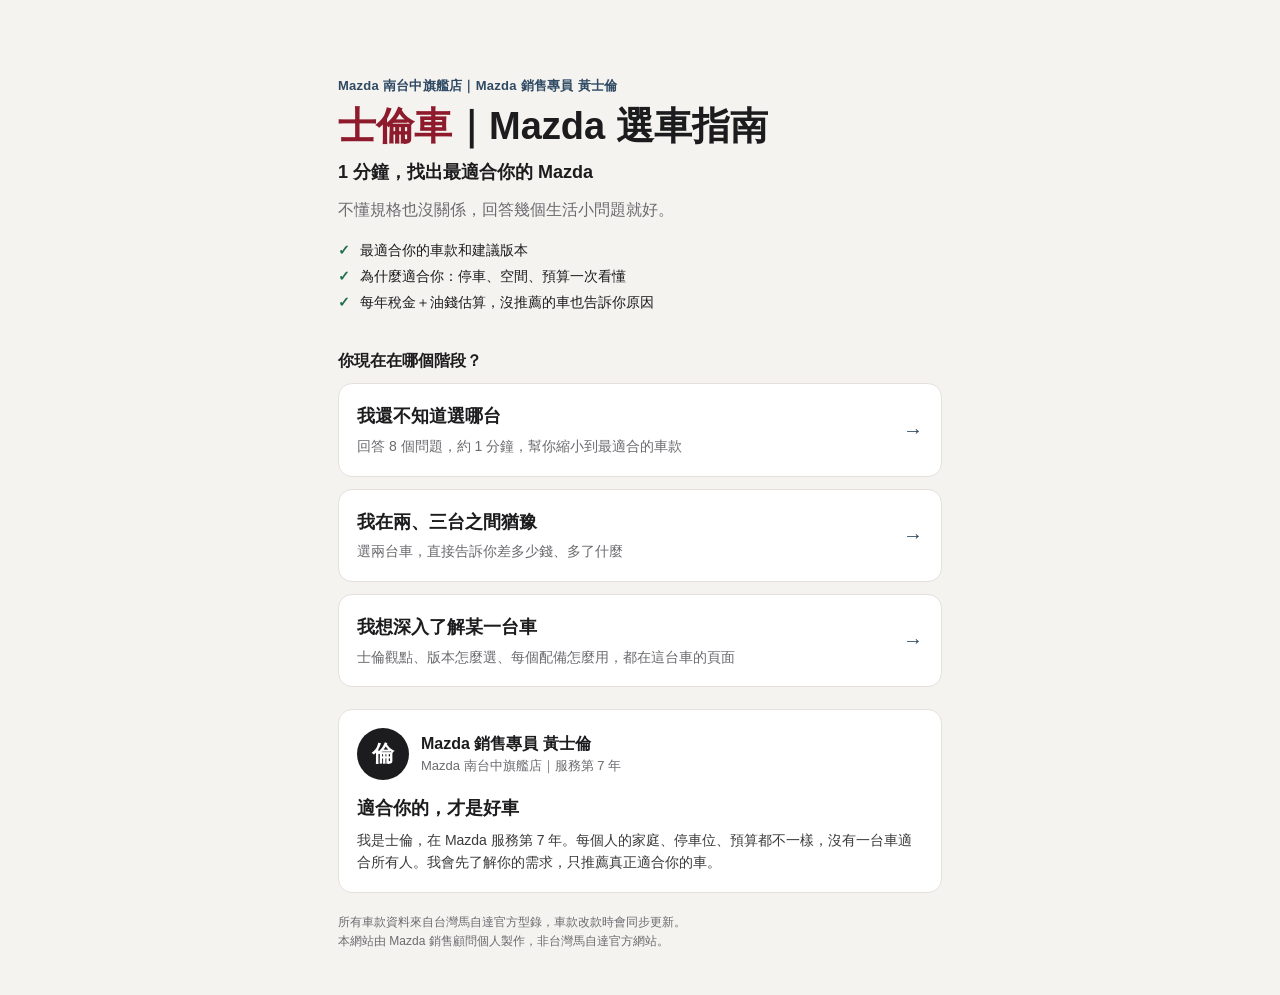
==== index.html @ 529d4803 "幫我選進化 C：結果頁 LINE 按鈕上方加兩個可跳過的小問題（換車時間、舊車），答案帶進 LINE 訊息 Co-Authored-By: Claude Opus 5.5 <noreply@anthr" ====
<!doctype html>
<html lang="zh-Hant-TW">
<head>
  <meta charset="utf-8">
  <meta name="viewport" content="width=device-width, initial-scale=1, viewport-fit=cover">
  <title>士倫車｜Mazda 選車指南｜1 分鐘，找出最適合你的 Mazda</title>
  <meta name="description" content="回答幾個生活小問題，幫你從 Mazda 全車系中找出最適合的車款和版本。">
  <meta property="og:title" content="士倫車｜Mazda 選車指南｜1 分鐘，找出最適合你的 Mazda">
  <meta property="og:description" content="不懂規格也沒關係。回答幾個生活小問題，幫你從 Mazda 全車系找出最適合的車款和版本。">
  <meta property="og:type" content="website">
  <meta name="theme-color" content="#2f4a63">
  <link rel="icon" type="image/svg+xml" href="img/brand/logo.svg">
  <link rel="icon" type="image/png" sizes="32x32" href="img/brand/favicon-32.png">
  <link rel="apple-touch-icon" href="img/brand/apple-touch-icon.png">
  <link rel="stylesheet" href="style.css?v=138f9c19">
</head>
<body>
  <div class="app" id="app">
    <a class="brandbar" id="brandbar" href="./" hidden>士倫車｜Mazda 選車指南<span>回首頁</span></a>
    <!-- 首頁 -->
    <section class="screen" id="home">
      <header class="hero">
        <p class="eyebrow" id="advisor-line"></p>
        <h1><span class="h1-brand">士倫車</span><span class="h1-sep">｜</span>Mazda 選車指南</h1>
        <p class="tagline">1 分鐘，找出最適合你的 Mazda</p>
        <p class="lead">不懂規格也沒關係，回答幾個生活小問題就好。</p>
        <ul class="gets">
          <li>最適合你的車款和建議版本</li>
          <li>為什麼適合你：停車、空間、預算一次看懂</li>
          <li>每年稅金＋油錢估算，沒推薦的車也告訴你原因</li>
        </ul>
      </header>
      <p class="question-label">你現在在哪個階段？</p>
      <button class="route" id="go-quiz">
        <span class="route-title">我還不知道選哪台</span>
        <span class="route-desc" id="quiz-desc">回答幾個問題，約 1 分鐘，幫你縮小到最適合的車款</span>
        <span class="route-arrow" aria-hidden="true">→</span>
      </button>
      <button class="route" id="go-compare" disabled>
        <span class="route-title">我在兩、三台之間猶豫</span>
        <span class="route-desc">選兩台車，直接告訴你差多少錢、多了什麼</span>
        <span class="route-arrow" aria-hidden="true">→</span>
      </button>
      <button class="route" id="go-models" disabled>
        <span class="route-title">我想深入了解某一台車</span>
        <span class="route-desc">士倫觀點、版本怎麼選、每個配備怎麼用，都在這台車的頁面</span>
        <span class="route-arrow" aria-hidden="true">→</span>
      </button>
      <section class="about" aria-labelledby="about-title">
        <div class="about-head">
          <div class="avatar" id="about-avatar" aria-hidden="true"></div>
          <div><p class="about-name" id="about-name"></p><p class="about-role" id="about-role"></p></div>
        </div>
        <h2 class="about-title" id="about-title"></h2>
        <p class="about-text" id="about-text"></p>
      </section>
      <p class="fineprint">所有車款資料來自台灣馬自達官方型錄，車款改款時會同步更新。<br>本網站由 Mazda 銷售顧問個人製作，非台灣馬自達官方網站。</p>
    </section>

    <!-- 問答 -->
    <section class="screen" id="quiz" hidden>
      <div class="topbar">
        <button class="back" id="back" aria-label="上一題">←</button>
        <div class="progress" aria-hidden="true"><div class="progress-bar" id="progress-bar"></div></div>
        <span class="step" id="step"></span>
      </div>
      <h2 class="q-title" id="q-title"></h2>
      <p class="q-sub" id="q-sub"></p>
      <div class="options" id="options"></div>
      <div class="bottom">
        <button class="primary" id="next" disabled>下一題</button>
      </div>
    </section>

    <!-- 結果 -->
    <section class="screen" id="result" hidden>
      <div class="topbar">
        <button class="back" id="result-back" aria-label="修改答案">←</button>
        <span class="topbar-title">修改答案</span>
      </div>
      <header class="result-head">
        <p class="eyebrow">你的選車結果</p>
        <h2 id="result-title"></h2>
      </header>
      <div class="shared-banner" id="shared-banner" hidden><span id="shared-text"></span><button type="button" class="next-link" id="shared-quiz"></button></div>
      <div id="result-notes"></div>
      <div class="cards" id="cards"></div>
      <details class="excluded" id="excluded" hidden>
        <summary>其他車款為什麼沒有推薦？</summary>
        <ul id="excluded-list"></ul>
      </details>
      <section class="next" aria-labelledby="res-next-title">
        <h2 id="res-next-title">看完了，下一步？</h2>
        <div class="next-step main">
          <p class="next-h">🚗 <span id="cta-lead">想親自看看？</span></p>
          <p class="next-t">把結果傳給我，幫你確認版本、配備。不管是先看看實車，還是想實際開開看，我都可以幫你安排。</p>
          <div class="extra-q" id="extra-q"></div>
          <button class="primary line" id="send-line">把結果傳到 LINE，預約賞車試乘</button>
          <p class="cta-store" id="cta-store"></p>
        </div>
        <div class="next-step" id="compare-these-box" hidden>
          <p class="next-h">🤔 這兩台差在哪？</p>
          <button class="next-link" id="compare-these">放在一起詳細比較 →</button>
        </div>
        <div class="next-step">
          <p class="next-h">🔍 想深入了解其中一台</p>
          <div class="next-links" id="res-models"></div>
        </div>
        <div class="next-step">
          <p class="next-h">↺ 想換個條件</p>
          <button class="next-link" id="restart">重新選一次 →</button>
        </div>
      </section>
      <p class="fineprint" id="disclaimer"></p>
    </section>

    <!-- 我要比較：選車 -->
    <section class="screen" id="compare-pick" hidden>
      <div class="topbar">
        <button class="back" id="pick-back" aria-label="回首頁">←</button>
        <span class="topbar-title">我要比較</span>
      </div>
      <h2 class="q-title">選擇要比較的車</h2>
      <p class="q-sub">可以比較不同車款，也可以比較同一款車的不同版本</p>
      <div id="slots" class="slots"></div>
      <div class="bottom tray-wrap">
        <p class="tray-title">候選名單</p>
        <div class="tray" id="pick-tray"></div>
        <button class="primary" id="do-compare" disabled>再選 2 台就可以比較</button>
      </div>
    </section>

    <!-- 我要比較：結果 -->
    <section class="screen" id="compare-view" hidden>
      <div class="topbar">
        <button class="back" id="view-back" aria-label="換車比較">←</button>
        <span class="topbar-title">比較結果</span>
      </div>
      <div class="cmp-head" id="cmp-head"></div>
      <div class="cmp-summary" id="cmp-summary"></div>
      <label class="switch"><input type="checkbox" id="only-diff" checked><span>只顯示不一樣的地方</span></label>
      <nav class="cmp-nav" id="cmp-nav" aria-label="跳到分類"></nav>
      <div id="cmp-table"></div>
      <section class="next" aria-labelledby="cmp-next-title">
        <h2 id="cmp-next-title">看完了，下一步？</h2>
        <div class="next-step main">
          <p class="next-h">🚗 <span id="cmp-cta-lead">兩台都想試試看？</span></p>
          <p class="next-t">把比較結果傳給我，幫你安排同一天賞車試乘。不管是先看看實車，還是想實際開開看，比過一次就知道哪台適合你。</p>
          <button class="primary line" id="cmp-line">把比較結果傳到 LINE，預約賞車試乘</button>
        </div>
        <div class="next-step">
          <p class="next-h">🔍 想深入了解其中一台</p>
          <div class="next-links" id="cmp-models"></div>
        </div>
        <div class="next-step">
          <p class="next-h">❓ 還是不確定</p>
          <button class="next-link" id="cmp-quiz">用 8 個問題確認 →</button>
        </div>
      </section>
      <p class="fineprint" id="cmp-foot"></p>
    </section>

    <!-- 車款列表 -->
    <section class="screen" id="models" hidden>
      <div class="topbar">
        <button class="back" id="models-back" aria-label="回首頁">←</button>
        <span class="topbar-title">車款介紹</span>
      </div>
      <h2 class="q-title">你想了解哪一台車？</h2>
      <div class="model-grid" id="model-list"></div>
      <button class="next-link" id="models-quiz" style="margin-top:18px">還不確定要看哪台？用 8 個問題幫你挑 →</button>
    </section>

    <!-- 單一車款介紹 -->
    <section class="screen" id="model" hidden>
      <div class="topbar">
        <button class="back" id="model-back" aria-label="回車款列表">←</button>
        <span class="topbar-title" id="model-title">車款介紹</span>
      </div>
      <nav class="mp-tabs" id="mp-tabs" aria-label="車款頁分頁">
        <button type="button" data-tab="ov" class="on">總覽</button>
        <button type="button" data-tab="view">士倫觀點</button>
        <button type="button" data-tab="eq">完整配備</button>
      </nav>
      <div id="model-body"></div>
      <div id="model-eq" class="eq" hidden></div>
      <section class="next" aria-labelledby="next-title">
        <h2 id="next-title">看完了，下一步？</h2>
        <div class="next-step main">
          <p class="next-h">🚗 <span id="model-cta-lead">想親自坐坐看？</span></p>
          <p class="next-t">傳 LINE 給我，幫你安排賞車、試乘，也可以問我任何關於這台車的問題。</p>
          <button class="primary line" id="model-line">傳 LINE 預約賞車試乘</button>
        </div>
        <div class="next-step" id="model-rivals-box">
          <p class="next-h">🤔 還在跟其他車比較</p>
          <div id="model-rivals"></div>
        </div>
        <div class="next-step">
          <p class="next-h">❓ 不確定這台適不適合你</p>
          <button class="next-link" id="model-quiz">用 8 個問題確認 →</button>
        </div>
      </section>
      <p class="fineprint" id="model-foot"></p>
    </section>
  </div>

  <div class="modal" id="qr-modal" hidden role="dialog" aria-modal="true" aria-labelledby="qr-title">
    <div class="modal-box">
      <button class="modal-close" id="qr-close" aria-label="關閉">×</button>
      <h3 id="qr-title">用手機掃描，把結果傳給我</h3>
      <p class="modal-text">打開手機相機或 LINE 掃描下方 QR Code，會自動開啟 LINE 並帶入你的選車結果，按「傳送」就完成了。</p>
      <div class="qr" id="qr"></div>
      <p class="modal-text small" id="qr-copied"></p>
      <a class="primary line direct" id="qr-direct" href="#">我正在用手機，直接開啟 LINE</a>
    </div>
  </div>

  <div class="toast" id="toast" hidden></div>

  <script src="vendor/qrcode.js?v=6e6189e2"></script>
  <script src="config.js?v=0ef3c3e3"></script>
  <script src="engine.js?v=10b097e1"></script>
  <script src="app.js?v=9d971f26"></script>
  <script src="compare.js?v=485b716d"></script>
  <script src="equip.js?v=c4e85f7e"></script>
  <script src="model.js?v=2d73c110"></script>
</body>
</html>
---- style.css ----
:root {
  --bg: #f5f3f0;
  --card: #ffffff;
  --ink: #1c1c1e;
  --muted: #6b6b70;
  --line: #e4e1dc;
  --accent: #2f4a63;       /* 主色：按鈕、選取、進度、分頁（深藍＝冷靜、可信任） */
  --accent-soft: #e8eef4;
  --brand: #8e1b2c;        /* 點睛：只用在代表士倫本人的地方（品牌名、士倫觀點、士倫推薦） */
  --brand-soft: #f6e8ea;
  --warn-bg: #fff6e0;
  --warn-ink: #7a5300;
  --ok: #1f6f4a;
  --radius: 14px;
  --font: -apple-system, "PingFang TC", "Noto Sans TC", "Microsoft JhengHei", sans-serif;
}

* { box-sizing: border-box; }
html { -webkit-text-size-adjust: 100%; }
body {
  margin: 0;
  background: var(--bg);
  color: var(--ink);
  font-family: var(--font);
  font-size: 16px;
  line-height: 1.6;
}
button { font: inherit; color: inherit; cursor: pointer; }
[hidden] { display: none !important; }

.app {
  max-width: 520px;
  margin: 0 auto;
  padding: 20px 18px calc(32px + env(safe-area-inset-bottom));
  min-height: 100vh;
}

/* 首頁 */
.hero { padding: 28px 0 8px; }
.eyebrow { margin: 0 0 6px; font-size: 13px; color: var(--accent); font-weight: 600; letter-spacing: .02em; }
h1 { margin: 0 0 12px; font-size: 30px; line-height: 1.25; }
.h1-brand { color: var(--brand); }
.tagline { margin: -4px 0 10px; font-size: 18px; font-weight: 600; }
@media (max-width: 480px) { .h1-brand { display: block; } .h1-sep { display: none; } }
.lead { margin: 0 0 28px; color: var(--muted); font-size: 16px; }
.gets { list-style: none; margin: -12px 0 26px; padding: 0; font-size: 14px; color: var(--ink); }
.gets li { position: relative; padding-left: 22px; margin: 4px 0; }
.gets li::before { content: "✓"; position: absolute; left: 0; color: var(--ok); font-weight: 700; }
.about { margin-top: 22px; background: var(--card); border: 1px solid var(--line); border-radius: var(--radius); padding: 18px; }
.about-head { display: flex; align-items: center; gap: 12px; }
.avatar {
  width: 52px; height: 52px; flex: none; border-radius: 50%; background: var(--ink); color: #fff;
  display: grid; place-items: center; font-size: 22px; font-weight: 700; background-size: cover; background-position: center;
}
.about-name { margin: 0; font-weight: 700; }
.about-role { margin: 0; font-size: 13px; color: var(--muted); }
.about-title { margin: 14px 0 6px; font-size: 18px; }
.about-text { margin: 0; font-size: 14px; color: #3a3a3c; }
.versus { margin: 12px 0 0; padding: 10px 12px; background: #f6f5f2; border-radius: 10px; font-size: 13px; }
.excluded { background: var(--card); border: 1px solid var(--line); border-radius: var(--radius); padding: 12px 16px; margin: -8px 0 20px; }
.excluded summary { cursor: pointer; font-weight: 700; font-size: 15px; }
.excluded ul { margin: 10px 0 2px; padding-left: 18px; font-size: 14px; }
.excluded li { margin: 6px 0; }
.question-label { margin: 0 0 10px; font-weight: 700; }
.route {
  position: relative;
  display: block;
  width: 100%;
  text-align: left;
  background: var(--card);
  border: 1.5px solid var(--line);
  border-radius: var(--radius);
  padding: 18px 44px 18px 18px;
  margin-bottom: 12px;
  transition: border-color .15s, transform .15s;
}
.route:not(:disabled):hover, .route:not(:disabled):focus-visible { border-color: var(--accent); }
.route:not(:disabled):active { transform: scale(.99); }
.route-title { display: block; font-size: 18px; font-weight: 700; margin-bottom: 4px; }
.route-desc { display: block; color: var(--muted); font-size: 14px; }
.route-arrow { position: absolute; right: 18px; top: 50%; transform: translateY(-50%); color: var(--accent); font-size: 20px; }
.route-disabled { opacity: .55; cursor: default; }
.fineprint { color: var(--muted); font-size: 12px; margin-top: 20px; }
.error { color: var(--warn-ink); }

/* 問答 */
.topbar { display: flex; align-items: center; gap: 12px; margin-bottom: 26px; }
.back {
  width: 40px; height: 40px; flex: none;
  border: 1px solid var(--line); background: var(--card); border-radius: 50%;
  font-size: 18px;
}
.progress { flex: 1; height: 6px; background: var(--line); border-radius: 3px; overflow: hidden; }
.progress-bar { height: 100%; background: var(--accent); border-radius: 3px; transition: width .25s; }
.step { font-size: 13px; color: var(--muted); min-width: 40px; text-align: right; }
.q-title { margin: 0 0 6px; font-size: 23px; line-height: 1.35; }
.q-sub { margin: 0 0 20px; color: var(--muted); font-size: 14px; min-height: 1em; }
.options { display: grid; gap: 10px; padding-bottom: 96px; }
.option {
  display: flex; align-items: center; gap: 12px;
  width: 100%; min-height: 56px; text-align: left;
  background: var(--card); border: 1.5px solid var(--line); border-radius: 12px;
  padding: 12px 16px; font-size: 16px;
  transition: border-color .12s, background .12s;
}
.option:hover { border-color: #c9c4bc; }
.option .mark {
  width: 22px; height: 22px; flex: none;
  border: 2px solid #b9b4ac; border-radius: 50%;
  display: grid; place-items: center;
}
.option.multi .mark { border-radius: 6px; }
.option[aria-pressed="true"] { border-color: var(--accent); background: var(--accent-soft); }
.option[aria-pressed="true"] .mark { border-color: var(--accent); background: var(--accent); }
.option[aria-pressed="true"] .mark::after { content: ""; width: 6px; height: 11px; border: solid #fff; border-width: 0 2px 2px 0; transform: translateY(-1px) rotate(45deg); }
.bottom {
  position: fixed; left: 0; right: 0; bottom: 0;
  padding: 12px 18px calc(12px + env(safe-area-inset-bottom));
  background: linear-gradient(to top, var(--bg) 70%, rgba(245, 243, 240, 0));
}
.bottom .primary { display: block; max-width: 484px; margin: 0 auto; }
.primary {
  width: 100%; min-height: 54px; border: 0; border-radius: 12px;
  background: var(--accent); color: #fff; font-size: 17px; font-weight: 700;
}
.primary:disabled { background: #cfc9c1; }
.ghost {
  width: 100%; min-height: 48px; margin-top: 12px;
  border: 1.5px solid var(--line); background: transparent; border-radius: 12px; color: var(--muted);
}

/* 結果 */
.result-head { padding: 12px 0 8px; }
.result-head h2 { margin: 0; font-size: 26px; }
.note {
  background: var(--warn-bg); color: var(--warn-ink);
  border-radius: 10px; padding: 10px 14px; font-size: 14px; margin: 10px 0;
}
.cards { display: grid; gap: 16px; margin: 16px 0 24px; }
.card {
  background: var(--card); border: 1px solid var(--line); border-radius: var(--radius);
  padding: 20px 18px;
}
.card.top { border: 2px solid var(--accent); }
.badge {
  display: inline-block; margin: 0 0 8px; padding: 2px 10px;
  border-radius: 99px; background: var(--accent-soft); color: var(--accent);
  font-size: 13px; font-weight: 700;
}
.card .car { margin: 0; font-size: 26px; line-height: 1.2; }
.trim { margin: 4px 0 10px; color: var(--muted); font-size: 15px; }
.trim .type { margin-left: 8px; padding-left: 8px; border-left: 1px solid var(--line); }
.price { margin: 0 0 14px; font-size: 22px; font-weight: 700; }
.price span { display: block; font-size: 12px; font-weight: 400; color: var(--muted); }
.sub { margin: 14px 0 6px; font-size: 13px; font-weight: 700; color: var(--muted); }
.reasons { margin: 0; padding-left: 0; list-style: none; }
.reasons li { position: relative; padding-left: 24px; margin-bottom: 6px; font-size: 15px; }
.reasons li::before { content: "✓"; position: absolute; left: 2px; color: var(--ok); font-weight: 700; }
.chips { margin: 0; display: flex; flex-wrap: wrap; gap: 6px; }
.chip { background: #eef5f1; color: var(--ok); border-radius: 99px; padding: 3px 10px; font-size: 13px; }
.warns { margin: 14px 0 0; padding: 10px 14px 10px 32px; background: var(--warn-bg); color: var(--warn-ink); border-radius: 10px; font-size: 14px; }
.warns li { margin: 2px 0; }
.specs {
  display: grid; grid-template-columns: repeat(3, 1fr); gap: 1px;
  margin: 16px 0 0; background: var(--line); border-radius: 10px; overflow: hidden;
}
.specs div { background: #faf9f7; padding: 8px 10px; }
.specs dt { font-size: 11px; color: var(--muted); }
.specs dd { margin: 0; font-size: 14px; font-weight: 600; }
.upgrade { margin: 12px 0 0; font-size: 13px; color: var(--muted); }

.cta {
  background: var(--ink); color: #fff; border-radius: var(--radius);
  padding: 22px 18px; text-align: center;
}
.cta-lead { margin: 0 0 6px; font-size: 18px; font-weight: 700; }
.cta-text { margin: 0 0 16px; font-size: 14px; color: #d6d4d0; }
.primary.line { background: #06c755; }
.cta-store { margin: 12px 0 0; font-size: 12px; color: #b0ada8; }

.toast {
  position: fixed; left: 50%; bottom: calc(90px + env(safe-area-inset-bottom)); transform: translateX(-50%);
  background: rgba(28, 28, 30, .92); color: #fff; padding: 10px 16px; border-radius: 10px;
  font-size: 14px; max-width: 90vw; text-align: center; z-index: 10;
}

/* 我要比較 */
.topbar-title { font-weight: 700; }
.slots { display: grid; gap: 16px; padding-bottom: 104px; }
.slot { background: var(--card); border: 1px solid var(--line); border-radius: var(--radius); padding: 14px 0 16px; min-width: 0; }
.slot-top { display: flex; align-items: center; justify-content: space-between; padding: 0 16px; }
.slot-label { margin: 0; font-weight: 700; color: var(--accent); font-size: 15px; }
.slot-x { width: 32px; height: 32px; border: 0; background: #f2f0ec; border-radius: 50%; font-size: 18px; color: var(--muted); }
.slot-step { margin: 12px 16px 8px; font-size: 13px; font-weight: 700; color: var(--muted); }
.swipe-hint { font-weight: 400; margin-left: 6px; font-size: 12px; }
/* 橫向滑動列（手機） */
.swipe {
  position: relative;
  display: flex; gap: 10px; overflow-x: auto; padding: 2px 16px 6px;
  scroll-snap-type: x mandatory; scroll-padding: 0 16px; -webkit-overflow-scrolling: touch; scrollbar-width: none;
}
.swipe::-webkit-scrollbar { display: none; }
.model-chip {
  flex: none; width: 128px; scroll-snap-align: start; text-align: left;
  background: #faf9f7; border: 1.5px solid var(--line); border-radius: 12px; padding: 8px 10px 10px;
}
.model-chip img { display: block; width: 100%; height: 34px; object-fit: contain; margin-bottom: 4px; }
.model-chip b { display: block; font-size: 15px; }
.model-chip span { display: block; font-size: 11px; color: var(--muted); line-height: 1.3; }
.model-chip.on, .trim-card.on { border-color: var(--accent); background: var(--accent-soft); }
.trim-card {
  position: relative; flex: none; width: 78%; max-width: 300px; scroll-snap-align: start; text-align: left;
  background: #fff; border: 1.5px solid var(--line); border-radius: 12px; padding: 12px 14px;
}
.tc-check { position: absolute; top: 12px; right: 12px; width: 22px; height: 22px; border: 2px solid #b9b4ac; border-radius: 50%; }
.trim-card.on .tc-check { border-color: var(--accent); background: var(--accent); }
.trim-card.on .tc-check::after { content: ""; position: absolute; left: 6px; top: 2px; width: 5px; height: 10px; border: solid #fff; border-width: 0 2px 2px 0; transform: rotate(45deg); }
.tc-name { display: block; font-weight: 700; font-size: 16px; padding-right: 28px; }
.tc-price { display: block; font-size: 18px; font-weight: 700; margin: 2px 0 6px; }
.tc-sub { margin: 0 0 4px; font-size: 12px; color: var(--muted); }
.trim-card ul { margin: 0; padding-left: 18px; font-size: 13px; line-height: 1.55; }
.trim-card li.more { list-style: none; margin-left: -18px; color: var(--muted); }
.slot-add {
  min-height: 52px; border: 1.5px dashed #c9c4bc; background: transparent; border-radius: var(--radius);
  color: var(--accent); font-weight: 700;
}
.ghost.strong { color: var(--accent); border-color: var(--accent); font-weight: 700; margin: 0 0 20px; }

.cmp-head {
  position: sticky; top: 0; z-index: 5; display: grid; grid-template-columns: repeat(var(--n, 2), minmax(0, 1fr)); gap: 8px;
  background: var(--bg); padding: 8px 0 10px; border-bottom: 2px solid var(--ink);
}
.cmp-car { position: relative; min-width: 0; }
.cmp-img { display: block; width: 100%; max-width: 200px; height: 44px; object-fit: contain; object-position: left center; margin-bottom: 2px; }
.cmp-car b { display: block; font-size: 17px; line-height: 1.2; }
.cmp-car span { display: block; font-size: 12px; color: var(--muted); line-height: 1.3; }
.cmp-car .cmp-price { color: var(--ink); font-weight: 700; font-size: 13px; margin-top: 2px; }
.cmp-x { position: absolute; top: 0; right: 0; width: 26px; height: 26px; border: 0; border-radius: 50%; background: rgba(0,0,0,.06); color: var(--muted); font-size: 15px; line-height: 1; }
.cmp-add { border: 1.5px dashed #c9c4bc; background: transparent; border-radius: 12px; color: var(--accent); font-weight: 700; display: grid; place-content: center; text-align: center; }
.cmp-add b { font-size: 22px; line-height: 1; }
.cmp-add span { font-size: 12px; }
.cmp-summary { background: var(--card); border: 1px solid var(--line); border-radius: var(--radius); padding: 14px 16px; margin: 14px 0; }
.cmp-summary p { margin: 0 0 8px; font-size: 15px; }
.cmp-summary p:last-child { margin-bottom: 0; }
.switch { display: flex; align-items: center; gap: 8px; font-size: 14px; margin: 6px 0 4px; }
.switch input { width: 20px; height: 20px; accent-color: var(--accent); }
.cmp-nav { position: sticky; z-index: 4; display: flex; gap: 8px; overflow-x: auto; margin: 0 -18px; padding: 8px 18px 8px; background: var(--bg); border-bottom: 1px solid var(--line); scrollbar-width: none; }
.cmp-nav::-webkit-scrollbar { display: none; }
.cmp-nav button { flex: none; border: 1px solid var(--line); background: #fff; border-radius: 99px; padding: 6px 12px; font-size: 13px; }
.cmp-sec { margin: 22px 0 6px; font-size: 16px; color: var(--accent); scroll-margin-top: 140px; }
.cmp-row { border-bottom: 1px solid var(--line); padding: 8px 0; }
.cmp-label { margin: 0 0 2px; font-size: 12px; color: var(--muted); }
.cmp-vals { display: grid; grid-template-columns: repeat(var(--n, 2), minmax(0, 1fr)); gap: 8px; font-size: 15px; font-weight: 600; }
.cmp-vals > div { min-width: 0; overflow-wrap: anywhere; }
.cmp-vals .yes { color: var(--ok); }
.cmp-vals .no { color: #b9b4ac; }
.cmp-vals .na { color: var(--muted); font-weight: 400; font-size: 13px; }
.cmp-vals .best { color: var(--ok); }
.best-mark { font-size: 11px; background: #eef5f1; border-radius: 99px; padding: 1px 6px; font-weight: 700; }
#compare-view .cta { margin-top: 24px; }
.img-note { display: block; margin: -4px 0 4px; font-size: 11px; color: var(--muted); }
.color-viewer { margin: 4px 0 8px; }
.card .car-img.big { max-width: 100%; height: auto; aspect-ratio: 900 / 460; object-fit: contain; object-position: center; margin: 0 auto 6px; }
.swatches { display: flex; flex-wrap: wrap; gap: 10px; justify-content: center; }
.swatch {
  position: relative; width: 34px; height: 34px; border-radius: 50%; border: 0; padding: 0;
  background: var(--c); box-shadow: inset 0 0 0 1px rgba(0,0,0,.15), 0 0 0 3px #fff, 0 0 0 4px #ddd;
}
.swatch.on { box-shadow: inset 0 0 0 1px rgba(0,0,0,.15), 0 0 0 3px #fff, 0 0 0 5px var(--ink); }
.swatch.on::after {
  content: ""; position: absolute; left: 12px; top: 8px; width: 7px; height: 13px;
  border: solid #fff; border-width: 0 3px 3px 0; transform: rotate(45deg); filter: drop-shadow(0 0 1px rgba(0,0,0,.6));
}
.color-name { text-align: center; margin: 10px 0 0; font-size: 14px; font-weight: 700; }
.color-name span { display: block; font-size: 12px; font-weight: 400; color: var(--muted); }
.card .car-img { display: block; width: 100%; max-width: 320px; height: 80px; object-fit: contain; object-position: left center; margin: 4px 0 6px; }

/* 車款列表、車款介紹 */
.model-grid { display: grid; grid-template-columns: 1fr 1fr; gap: 12px; padding-bottom: 30px; }
.model-card { text-align: left; background: var(--card); border: 1.5px solid var(--line); border-radius: var(--radius); padding: 12px; }
.model-card:hover { border-color: var(--accent); }
.model-card img { width: 100%; aspect-ratio: 900 / 460; object-fit: contain; margin-bottom: 6px; }
.model-card b { display: block; font-size: 17px; }
.model-card span { display: block; font-size: 12px; color: var(--muted); }
.model-card .mc-price { color: var(--ink); font-weight: 700; margin-top: 4px; font-size: 13px; }
.mp-hero { padding: 6px 0 10px; }
.mp-name { margin: 0; font-size: 34px; line-height: 1.15; }
.mp-tagline { margin: 6px 0 0; font-size: 17px; font-weight: 700; }
.badges { list-style: none; display: flex; flex-wrap: wrap; gap: 6px; margin: 10px 0 0; padding: 0; }
.badges li { font-size: 12px; font-weight: 700; color: var(--ink); background: #eef2f6; border: 1px solid #d8e0e8; border-radius: 99px; padding: 3px 10px; }
.mp-price { margin: 10px 0 4px; font-size: 20px; font-weight: 700; }
.mp-price span { display: block; font-size: 12px; font-weight: 400; color: var(--muted); }
.mp-price small { margin-left: 8px; font-size: 13px; font-weight: 400; color: var(--muted); }
.mp-hero .car-img.big { width: 100%; max-width: 560px; height: auto; aspect-ratio: 900 / 460; object-fit: contain; display: block; margin: 0 auto 8px; }
.rec-color { text-align: center; margin: 6px 0 0; font-size: 13px; color: var(--brand); }
.mp-sec { margin: 30px 0 0; }
.mp-sec h2 { font-size: 20px; margin: 0 0 12px; display: flex; align-items: center; gap: 8px; }
.mp-sec h2 .by { font-size: 11px; font-weight: 700; color: var(--brand); background: var(--brand-soft); border-radius: 99px; padding: 2px 8px; }
.two-col { display: grid; gap: 12px; }
.fit-box { background: var(--card); border: 1px solid var(--line); border-radius: var(--radius); padding: 14px 16px; }
.fit-box h3 { margin: 0 0 6px; font-size: 15px; }
.fit-box.good h3 { color: var(--ok); } .fit-box.bad h3 { color: var(--warn-ink); }
.fit-box ul { margin: 0; padding-left: 18px; font-size: 14px; }
.ladder { list-style: none; margin: 0 0 14px; padding: 0; display: grid; gap: 10px; }
.ld { background: var(--card); border: 1px solid var(--line); border-radius: var(--radius); padding: 14px 16px; }
.ld.rec { border: 2px solid var(--brand); }
.ld-head { display: flex; flex-wrap: wrap; align-items: baseline; gap: 8px; }
.ld-head b { font-size: 16px; } .ld-head span { font-weight: 700; }
.ld-head em { font-style: normal; font-size: 12px; font-weight: 700; color: #fff; background: var(--brand); border-radius: 99px; padding: 1px 8px; }
.ld-sub { margin: 6px 0 2px; font-size: 13px; color: var(--muted); }
.ld ul { margin: 0; padding-left: 18px; font-size: 14px; }
.ld li.more { list-style: none; margin-left: -18px; color: var(--muted); }
.ld-why { margin: 8px 0 0; padding: 8px 10px; background: var(--accent-soft); border-radius: 8px; font-size: 14px; }
.ladder-body { font-size: 15px; margin: 14px 0 8px; color: var(--muted); }
.faq { background: var(--card); border: 1px solid var(--line); border-radius: 12px; padding: 12px 14px; margin-bottom: 8px; }
.faq summary { font-weight: 700; cursor: pointer; }
.faq p { margin: 8px 0 0; font-size: 14px; }
.life { display: grid; grid-template-columns: 1fr; gap: 1px; background: var(--line); border-radius: 12px; overflow: hidden; margin: 0; }
.life div { background: #fff; padding: 10px 14px; display: grid; grid-template-columns: 110px 1fr; gap: 10px; }
.life dt { font-size: 13px; color: var(--muted); } .life dd { margin: 0; font-size: 14px; font-weight: 600; }
.life div.ok dd { color: var(--ok); } .life div.warn dd { color: var(--warn-ink); }
.rivals { display: grid; gap: 10px; }
.rival { position: relative; display: grid; grid-template-columns: 110px 1fr; grid-template-rows: auto auto; column-gap: 12px; text-align: left;
  background: var(--card); border: 1.5px solid var(--line); border-radius: var(--radius); padding: 10px 14px; }
.rival img { grid-row: span 2; width: 110px; aspect-ratio: 900 / 460; object-fit: contain; align-self: center; }
.rival b { font-size: 15px; } .rival span { font-size: 12px; color: var(--muted); }
.rival i { position: absolute; right: 14px; top: 12px; font-style: normal; font-size: 13px; color: var(--accent); }
.more-link { margin-top: 12px; border: 0; background: none; padding: 0; color: var(--accent); font-weight: 700; font-size: 14px; }
#model .cta { margin-top: 30px; }

/* QR Code 視窗（電腦版） */
.modal {
  position: fixed; inset: 0; z-index: 20;
  background: rgba(20, 20, 22, .55);
  display: grid; place-items: center; padding: 20px;
}
.modal-box {
  position: relative; width: 100%; max-width: 380px;
  background: var(--card); border-radius: 18px; padding: 28px 24px 22px; text-align: center;
}
.modal-box h3 { margin: 0 0 8px; font-size: 20px; }
.modal-text { margin: 0 0 14px; color: var(--muted); font-size: 14px; }
.modal-text.small { margin: 14px 0 0; font-size: 12px; }
.modal-close {
  position: absolute; top: 10px; right: 12px; width: 36px; height: 36px;
  border: 0; background: transparent; font-size: 24px; color: var(--muted);
}
.direct {
  display: flex; align-items: center; justify-content: center;
  margin-top: 16px; text-decoration: none; font-size: 15px; min-height: 48px;
}
.qr { width: 260px; height: 260px; margin: 0 auto; }
.qr svg { width: 100%; height: 100%; display: block; }

/* 電腦版 */
@media (min-width: 900px) {
  .app { max-width: 640px; padding-top: 48px; }
  #result:not([hidden]) { max-width: 960px; margin: 0 auto; }
  .app:has(#result:not([hidden])), .app:has(#compare-view:not([hidden])) { max-width: 980px; }
  .cards { grid-template-columns: repeat(auto-fit, minmax(320px, 1fr)); }
  h1 { font-size: 38px; }
  .bottom .primary { max-width: 604px; }
  /* 電腦版：比較的幾台並排，車款和版本直接排開、不用滑 */
  .app:has(#compare-pick:not([hidden])) { max-width: 1100px; }
  .slots { grid-template-columns: repeat(var(--n, 2), minmax(0, 1fr)) auto; align-items: start; }
  .slot-add { min-height: 140px; width: 140px; align-self: start; }
  .swipe { overflow: visible; flex-wrap: wrap; scroll-snap-type: none; }
  .swipe.models .model-chip { width: calc(50% - 5px); }
  .swipe.trims { flex-direction: column; flex-wrap: nowrap; }
  .swipe.trims .trim-card { width: 100%; max-width: none; }
  .swipe-hint { display: none; }
  .cmp-img { height: 64px; }
  .app:has(#model:not([hidden])), .app:has(#models:not([hidden])) { max-width: 900px; }
  .model-grid { grid-template-columns: repeat(3, 1fr); }
  .two-col { grid-template-columns: 1fr 1fr; }
  .life { grid-template-columns: 1fr 1fr; }
  .rivals { grid-template-columns: 1fr 1fr; }
}

/* ---------- 車款頁分頁（總覽／士倫觀點／完整配備） ---------- */
.mp-tabs { position: sticky; top: 0; z-index: 6; display: flex; gap: 6px; margin: -14px -18px 6px; padding: 8px 18px; background: var(--bg, #f7f3ee); border-bottom: 1px solid var(--line); }
.mp-tabs button { flex: 1; border: 1px solid var(--line); background: #fff; border-radius: 10px; padding: 9px 4px; font-size: 15px; font-weight: 700; color: var(--ink); cursor: pointer; }
.mp-tabs button.on { background: var(--accent); border-color: var(--accent); color: #fff; }
.mp-guide { display: grid; gap: 8px; margin: 14px 0 0; }
.mp-guide button { text-align: left; border: 1px solid var(--line); background: var(--card, #fff); border-radius: 12px; padding: 12px 40px 12px 14px; cursor: pointer; position: relative; font: inherit; color: inherit; }
.mp-guide button::after { content: "→"; position: absolute; right: 14px; top: 50%; transform: translateY(-50%); color: var(--accent); font-weight: 700; }
.mp-guide b { display: block; font-size: 15px; }
.mp-guide span { font-size: 13px; color: var(--muted); }
.mp-guide button[hidden] { display: none; }
.cmp-more { margin-top: 6px; border: 0; background: none; color: var(--accent); font-size: 13px; font-weight: 700; cursor: pointer; padding: 0; }

/* ---------- 完整配備 ---------- */
.eq { --eq-top: 52px; --navy: #2f4a63; }
.eq-bar { position: sticky; top: var(--eq-top); z-index: 5; margin: 0 -18px; padding: 8px 0 6px; background: var(--bg, #f7f3ee); border-bottom: 1px solid var(--line); }
.eq-lbl { margin: 2px 18px 4px; font-size: 12px; color: var(--muted); }
.eq-chips { display: flex; gap: 8px; overflow-x: auto; padding: 0 18px 4px; scrollbar-width: none; }
.eq-chips::-webkit-scrollbar { display: none; }
.eq-chip { flex: none; border: 1px solid var(--line); background: #fff; border-radius: 999px; padding: 6px 12px; font-size: 14px; color: var(--ink); cursor: pointer; white-space: nowrap; }
.eq-trims .eq-chip { border-radius: 12px; padding: 5px 12px; min-height: 44px; }
.eq-chip small { display: block; font-size: 11px; opacity: .75; line-height: 1.2; }
.eq-chip.on { background: var(--accent); border-color: var(--accent); color: #fff; }
.eq-nav .eq-chip.here { background: var(--navy); border-color: var(--navy); color: #fff; }
.eq-hint { margin: 12px 0; font-size: 13px; color: var(--muted); }
.eq-scene { margin-top: 26px; }
.eq-band { display: flex; align-items: center; gap: 10px; margin: 0 -18px; padding: 10px 18px; background: var(--navy); color: #fff; font-size: 19px; font-weight: 700; }
.eq-band em { font-style: normal; font-size: 12px; background: rgba(255,255,255,.18); border-radius: 8px; padding: 2px 8px; font-weight: 600; }
.eq-band i { margin-left: auto; font-style: normal; font-size: 13px; font-weight: 400; opacity: .85; }
.eq-hook { margin: 10px 0 4px; font-size: 14px; color: var(--muted); }
.eq-sec { margin: 12px 0 4px; font-size: 12px; color: #999; }
.eq-card { background: #fff; margin: 10px 0; border-radius: 14px; padding: 14px 16px; box-shadow: 0 1px 3px rgba(0,0,0,.06); }
.eq-t { font-size: 17px; font-weight: 700; line-height: 1.45; }
.eq-tag { display: inline-block; margin-top: 5px; font-size: 11px; color: var(--navy); background: #e8eef4; border-radius: 8px; padding: 1px 8px; }
.eq-d { margin: 8px 0; font-size: 15px; color: #444; line-height: 1.65; }
.eq-lead { margin: 0 0 6px; font-weight: 600; color: var(--ink); }
.eq-lead.long { font-weight: 400; }
.eq-pts { margin: 0; padding-left: 18px; }
.eq-pts > li { margin: 3px 0; }
.eq-sub { margin: 4px 0; padding-left: 20px; }
.eq-v { color: var(--accent); font-weight: 600; }
.eq-d b { color: var(--ink); }
.eq-ver { margin-top: 6px; padding-top: 8px; border-top: 1px solid #f0ebe4; font-size: 13px; color: var(--accent); }
.eq-more { margin-top: 6px; font-size: 13px; color: var(--muted); }
.eq-more summary { cursor: pointer; color: var(--navy); }
.eq-more ul { margin: 6px 0 0; padding-left: 18px; }
.eq-line { background: #fff; margin: 6px 0; border-radius: 10px; padding: 12px 16px; }
.eq-line > summary { list-style: none; display: flex; justify-content: space-between; gap: 10px; font-size: 15px; font-weight: 600; cursor: pointer; }
.eq-line > summary::-webkit-details-marker { display: none; }
.eq-line > summary::after { content: "＋"; color: var(--accent); }
.eq-line[open] > summary::after { content: "－"; }
.eq-end { margin: 14px 0 0; padding: 10px 12px; border-top: 2px dashed #cfd6de; color: var(--navy); font-size: 13px; text-align: center; }
.eq-sys { margin-top: 28px; background: #fff; border-radius: 14px; padding: 16px; }
.eq-sys h3 { margin: 0 0 8px; font-size: 19px; }
.eq-sys p { margin: 0 0 8px; font-size: 13px; color: var(--muted); }
.eq-sys ul { margin: 0; padding-left: 20px; font-size: 14px; }
.eq-fine { margin: 18px 0 0; font-size: 12px; color: var(--muted); }

/* ---------- 車款頁最下面：下一步 ---------- */
.next { margin-top: 34px; background: var(--card); border: 1px solid var(--line); border-radius: var(--radius); padding: 18px; }
.next h2 { margin: 0 0 12px; font-size: 20px; }
.next-step { padding: 14px 0; border-top: 1px solid var(--line); }
.next-step.main { border-top: 0; padding-top: 0; }
.next-h { margin: 0 0 4px; font-size: 16px; font-weight: 700; }
.next-t { margin: 0 0 12px; font-size: 14px; color: var(--muted); }
.next .rivals { margin-top: 8px; }
.next-link { border: 0; background: none; padding: 4px 0; color: var(--accent); font-size: 15px; font-weight: 700; cursor: pointer; }

.next-links { display: flex; flex-wrap: wrap; gap: 4px 18px; }
.next .cta-store { margin: 10px 0 0; font-size: 12px; color: var(--muted); }

/* 每一頁最上面的品牌列：點了回首頁（首頁本身不顯示） */
.brandbar { display: flex; justify-content: space-between; align-items: center; margin: -8px 0 14px; font-size: 13px; font-weight: 700; color: var(--brand); text-decoration: none; }
.brandbar span { font-size: 12px; font-weight: 400; color: var(--muted); }
.brandbar[hidden] { display: none; }

/* 比較重點：一行一個重點 */
.cs dl { margin: 0; }
.cs dl > div { display: grid; grid-template-columns: 92px 1fr; gap: 10px; padding: 9px 0; border-top: 1px solid var(--line); }
.cs dl > div:first-child { border-top: 0; padding-top: 0; }
.cs dt { font-size: 13px; color: var(--muted); padding-top: 2px; }
.cs dd { margin: 0; font-size: 15px; line-height: 1.6; }
.cs-title { margin: 0 0 8px; font-weight: 700; }
.cs + .cs { margin-top: 14px; padding-top: 14px; border-top: 2px solid var(--line); }
.cs-num { color: var(--accent); }
.cs-chips { display: flex; flex-wrap: wrap; gap: 6px; }
.cs-chips span { font-size: 13px; background: var(--accent-soft); color: var(--accent); border-radius: 99px; padding: 2px 10px; }
.cs-warn { margin: 12px 0 0; padding: 10px 12px; background: var(--warn-bg, #fff6e0); border-radius: 10px; font-size: 14px; }

.versus dl { margin: 6px 0 0; }
.versus dl > div { display: grid; grid-template-columns: 56px 1fr; gap: 8px; padding: 3px 0; }
.versus dt { color: var(--muted); }
.versus dd { margin: 0; }
.upgrade p { margin: 0; }
.upgrade .upgrade-g { margin-top: 4px; font-size: 13px; color: var(--muted); }
.pz-lead { margin: 0 0 6px; font-weight: 600; }
.pz { margin: 0; padding-left: 18px; }
.pz li { margin: 4px 0; }
.ld-why .pz-lead, .ld-why > p { margin-top: 4px; }
.pz-lead.long { font-weight: 400; }
.faq-a { margin-top: 8px; font-size: 14px; }
.faq-a p { margin: 0 0 6px; }

/* 比較：候選名單（固定在畫面下方） */
.tray-wrap { background: var(--bg); border-top: 1px solid var(--line); box-shadow: 0 -4px 14px rgba(0,0,0,.06); padding-top: 10px; }
.tray-wrap > * { max-width: 484px; margin-left: auto; margin-right: auto; }
.tray-title { margin: 0 auto 6px; font-size: 12px; font-weight: 700; color: var(--muted); }
.tray { display: flex; gap: 8px; margin-bottom: 10px; overflow-x: auto; }
.tray-car { position: relative; flex: 1 1 0; min-width: 0; display: flex; align-items: center; gap: 8px; background: var(--card); border: 1px solid var(--accent); border-radius: 12px; padding: 8px 28px 8px 8px; }
.tray-img { width: 54px; height: 30px; object-fit: contain; flex: none; }
.tray-car b { display: block; font-size: 14px; line-height: 1.2; }
.tray-car span { display: block; font-size: 11px; color: var(--muted); line-height: 1.3; white-space: nowrap; overflow: hidden; text-overflow: ellipsis; }
.tray-car .tray-price { color: var(--ink); font-weight: 700; }
.tray-x { position: absolute; top: 4px; right: 4px; width: 22px; height: 22px; border: 0; border-radius: 50%; background: #f2f0ec; color: var(--muted); font-size: 14px; line-height: 1; }
.tray-slot { flex: 1 1 0; display: flex; align-items: center; justify-content: center; border: 1px dashed #cfc9c1; border-radius: 12px; font-size: 12px; color: var(--muted); min-height: 50px; }
.tray-empty { margin: 0; font-size: 13px; color: var(--muted); padding: 8px 0; }
.pick-empty { margin: 4px 16px 0; font-size: 13px; color: var(--muted); }
.mc-cnt { display: block; margin-top: 2px; font-style: normal; font-size: 11px; font-weight: 700; color: var(--accent); }
#slots { padding-bottom: 190px; }
.tray-car > div { min-width: 0; flex: 1; }

/* 比較選車：還沒選車款時先留好位置、常見的比較 */
.pick-hold { margin: 0 16px; min-height: 230px; display: flex; align-items: center; justify-content: center; text-align: center; border: 2px dashed #d8d2ca; border-radius: 14px; color: var(--muted); font-size: 14px; padding: 16px; }
.popular { margin-top: 16px; }
.popular .slot-step { margin-left: 0; }
.popular-list { display: grid; grid-template-columns: 1fr 1fr; gap: 8px; }
.pop-pair { text-align: left; background: var(--card); border: 1px solid var(--line); border-radius: 12px; padding: 10px 12px; cursor: pointer; font: inherit; color: inherit; }
.pop-pair b { display: block; font-size: 15px; }
.pop-pair span { display: block; font-size: 11px; color: var(--muted); line-height: 1.35; margin-top: 2px; }

/* 車身切換（Mazda3 四門轎車／五門掀背車） */
.body-switch { display: inline-flex; margin: 0 16px 10px; background: #efebe5; border-radius: 10px; padding: 3px; gap: 3px; }
.body-switch button { border: 0; background: none; border-radius: 8px; padding: 7px 14px; font-size: 14px; font-weight: 700; color: var(--muted); cursor: pointer; }
.body-switch button.on { background: #fff; color: var(--accent); box-shadow: 0 1px 3px rgba(0,0,0,.1); }
.mp-sec .body-switch { margin: 0 0 12px; }
.eq-body .body-switch { margin: 0 18px 6px; }
.cmp-nav button.here { background: #2f4a63; border-color: #2f4a63; color: #fff; }
.cmp-head.compact .cmp-img, .cmp-head.compact .cmp-more, .cmp-head.compact .cmp-x, .cmp-head.compact .cmp-add { display: none; }
.cmp-head.compact { padding-top: 6px; padding-bottom: 6px; }

/* 士倫怎麼說（結果頁，2026-11-28）：酒紅只當點睛 */
.voice { margin: 12px 0 4px; padding: 12px 14px; border-radius: 12px; background: var(--brand-soft, #f6e8ea); border-left: 4px solid var(--brand, #8e1b2c); }
.voice-head { display: flex; align-items: center; gap: 10px; }
.voice-head img { width: 40px; height: 40px; border-radius: 50%; object-fit: cover; }
.voice-head b { display: block; font-size: 14px; color: var(--brand, #8e1b2c); }
.voice-head span { font-size: 12px; color: var(--muted); }
.voice-q { margin: 10px 0 6px; font-size: 16px; font-weight: 700; line-height: 1.5; }
.voice-sub { margin: 8px 0 2px; font-size: 12px; color: var(--muted); }
.voice-list { margin: 0; padding-left: 18px; font-size: 14px; }
.voice-list li { margin: 3px 0; }
.voice-warn { margin: 8px 0 0; font-size: 14px; }
.voice-warn b { color: var(--warn-ink); }
.voice-rec { margin: 10px 0 0; }
.voice-tag { display: inline-block; font-size: 12px; font-weight: 700; color: #fff; background: var(--brand, #8e1b2c); border-radius: 99px; padding: 2px 10px; }
.voice-why { margin-top: 6px; font-size: 13px; }
.voice-why summary { cursor: pointer; color: var(--accent); font-weight: 600; }
.voice-why p { margin: 6px 0 0; }
.card-more { margin-top: 10px; font-size: 14px; }
.card-more > summary { cursor: pointer; color: var(--accent); font-weight: 600; padding: 6px 0; }

/* 結果後小問題、傳給家人（2026-11-28） */
.extra-q { margin: 12px 0 14px; padding: 12px; background: #fff; border: 1px solid var(--line); border-radius: 12px; text-align: left; }
.extra-h { margin: 0 0 6px; font-weight: 700; font-size: 15px; color: var(--ink); }
.extra-h span { display: block; font-weight: 400; font-size: 12px; color: var(--muted); }
.extra-l { margin: 10px 0 6px; font-size: 14px; color: var(--ink); }
.extra-opts { display: flex; flex-wrap: wrap; gap: 6px; }
.extra-opt { border: 1.5px solid var(--line); background: #fff; color: var(--ink); border-radius: 99px; padding: 7px 12px; font-size: 14px; min-height: 40px; }
.extra-opt[aria-pressed="true"] { background: var(--accent); border-color: var(--accent); color: #fff; }
.shared-banner { margin: 0 0 12px; padding: 12px 14px; border-radius: 12px; background: var(--accent-soft); font-size: 14px; }
.shared-banner .next-link { display: block; margin-top: 6px; }
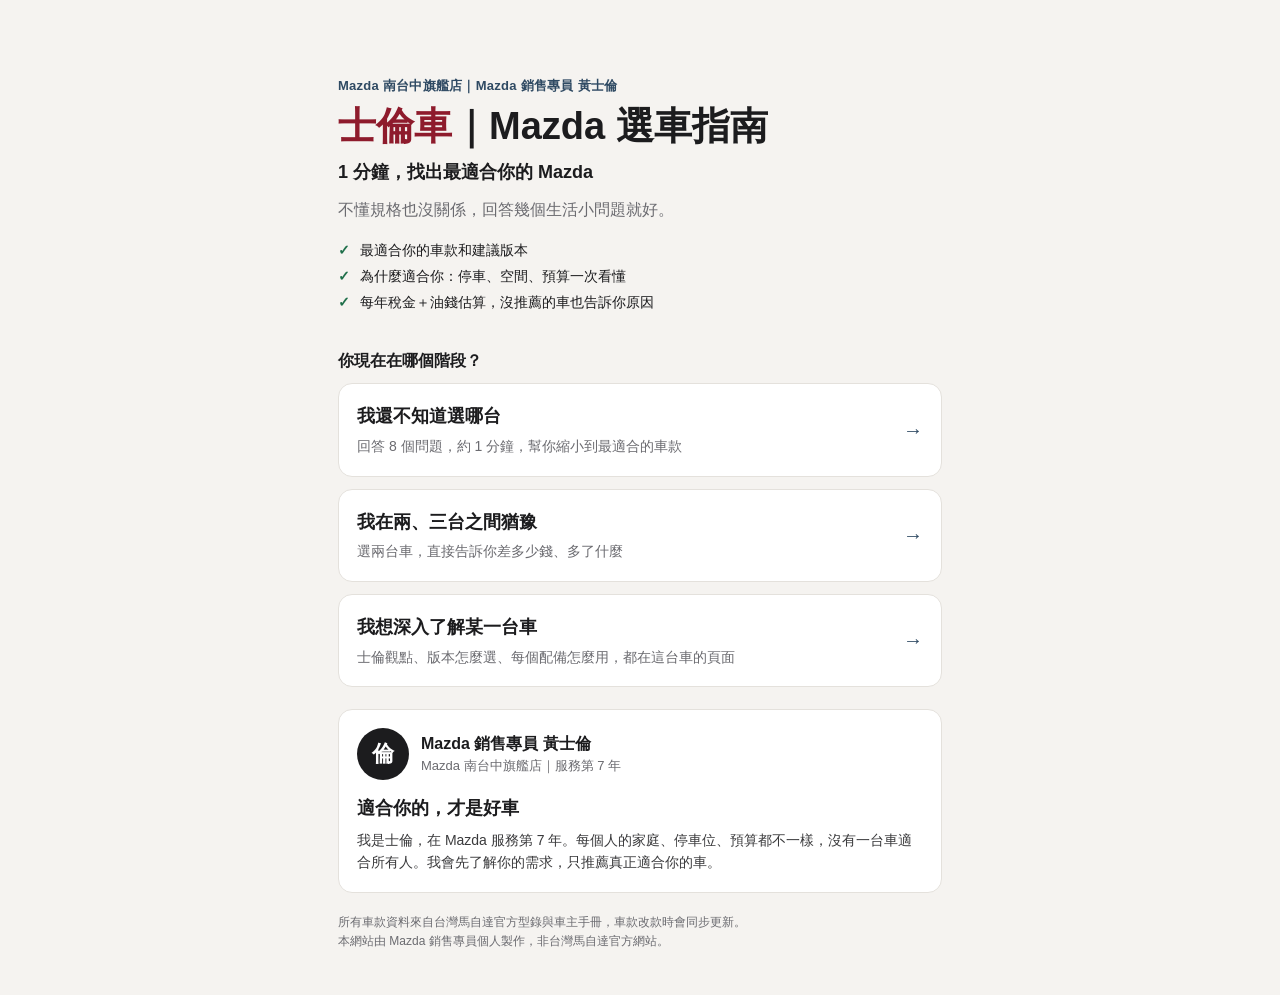
==== commit fb200660: "網站驗證第一輪修正：車型不符說明、首頁職稱、試乘用詞、分享預覽圖 Co-Authored-By: Claude Opus 5.5 <noreply@anthropic.com>" ====
--- a/index.html
+++ b/index.html
@@ -8,11 +8,17 @@
   <meta property="og:title" content="士倫車｜Mazda 選車指南｜1 分鐘，找出最適合你的 Mazda">
   <meta property="og:description" content="不懂規格也沒關係。回答幾個生活小問題，幫你從 Mazda 全車系找出最適合的車款和版本。">
   <meta property="og:type" content="website">
+  <meta property="og:url" content="https://zoomin0206-ship-it.github.io/mazda/">
+  <meta property="og:image" content="https://zoomin0206-ship-it.github.io/mazda/img/brand/share.png">
+  <meta property="og:image:width" content="1200">
+  <meta property="og:image:height" content="630">
+  <meta property="og:locale" content="zh_TW">
+  <meta name="twitter:card" content="summary_large_image">
   <meta name="theme-color" content="#2f4a63">
   <link rel="icon" type="image/svg+xml" href="img/brand/logo.svg">
   <link rel="icon" type="image/png" sizes="32x32" href="img/brand/favicon-32.png">
   <link rel="apple-touch-icon" href="img/brand/apple-touch-icon.png">
-  <link rel="stylesheet" href="style.css?v=138f9c19">
+  <link rel="stylesheet" href="style.css?v=baf9e744">
 </head>
 <body>
   <div class="app" id="app">
@@ -54,7 +60,7 @@
         <h2 class="about-title" id="about-title"></h2>
         <p class="about-text" id="about-text"></p>
       </section>
-      <p class="fineprint">所有車款資料來自台灣馬自達官方型錄，車款改款時會同步更新。<br>本網站由 Mazda 銷售顧問個人製作，非台灣馬自達官方網站。</p>
+      <p class="fineprint">所有車款資料來自台灣馬自達官方型錄與車主手冊，車款改款時會同步更新。<br>本網站由 Mazda 銷售專員個人製作，非台灣馬自達官方網站。</p>
     </section>
 
     <!-- 問答 -->
@@ -84,6 +90,7 @@
       </header>
       <div class="shared-banner" id="shared-banner" hidden><span id="shared-text"></span><button type="button" class="next-link" id="shared-quiz"></button></div>
       <div id="result-notes"></div>
+      <div class="want-box" id="want-box" hidden></div>
       <div class="cards" id="cards"></div>
       <details class="excluded" id="excluded" hidden>
         <summary>其他車款為什麼沒有推薦？</summary>
@@ -218,10 +225,10 @@
   <div class="toast" id="toast" hidden></div>
 
   <script src="vendor/qrcode.js?v=6e6189e2"></script>
-  <script src="config.js?v=0ef3c3e3"></script>
-  <script src="engine.js?v=10b097e1"></script>
-  <script src="app.js?v=9d971f26"></script>
-  <script src="compare.js?v=485b716d"></script>
+  <script src="config.js?v=4af92c96"></script>
+  <script src="engine.js?v=ac8456b9"></script>
+  <script src="app.js?v=e14735d1"></script>
+  <script src="compare.js?v=4beb890b"></script>
   <script src="equip.js?v=c4e85f7e"></script>
   <script src="model.js?v=2d73c110"></script>
 </body>
--- a/style.css
+++ b/style.css
@@ -546,3 +546,15 @@
 .extra-opt[aria-pressed="true"] { background: var(--accent); border-color: var(--accent); color: #fff; }
 .shared-banner { margin: 0 0 12px; padding: 12px 14px; border-radius: 12px; background: var(--accent-soft); font-size: 14px; }
 .shared-banner .next-link { display: block; margin-top: 6px; }
+
+/* 客戶原本想看的車（2026-11-28） */
+.want-box { margin: 0 0 14px; padding: 12px 14px; border-radius: 12px; background: #fff; border: 1px solid var(--line); font-size: 14px; }
+.want-yes { margin: 0; font-size: 15px; }
+.want-h { margin: 0 0 4px; font-size: 15px; }
+.want-why { margin: 0 0 6px; color: var(--muted); }
+.want-note { margin: 8px 0 0; font-size: 13px; color: var(--muted); }
+
+.opt-divider { margin: 14px 2px 2px; font-size: 13px; color: var(--muted); }
+
+.body-note p { margin: 0 0 4px; }
+.body-note ul { margin: 4px 0; padding-left: 18px; }
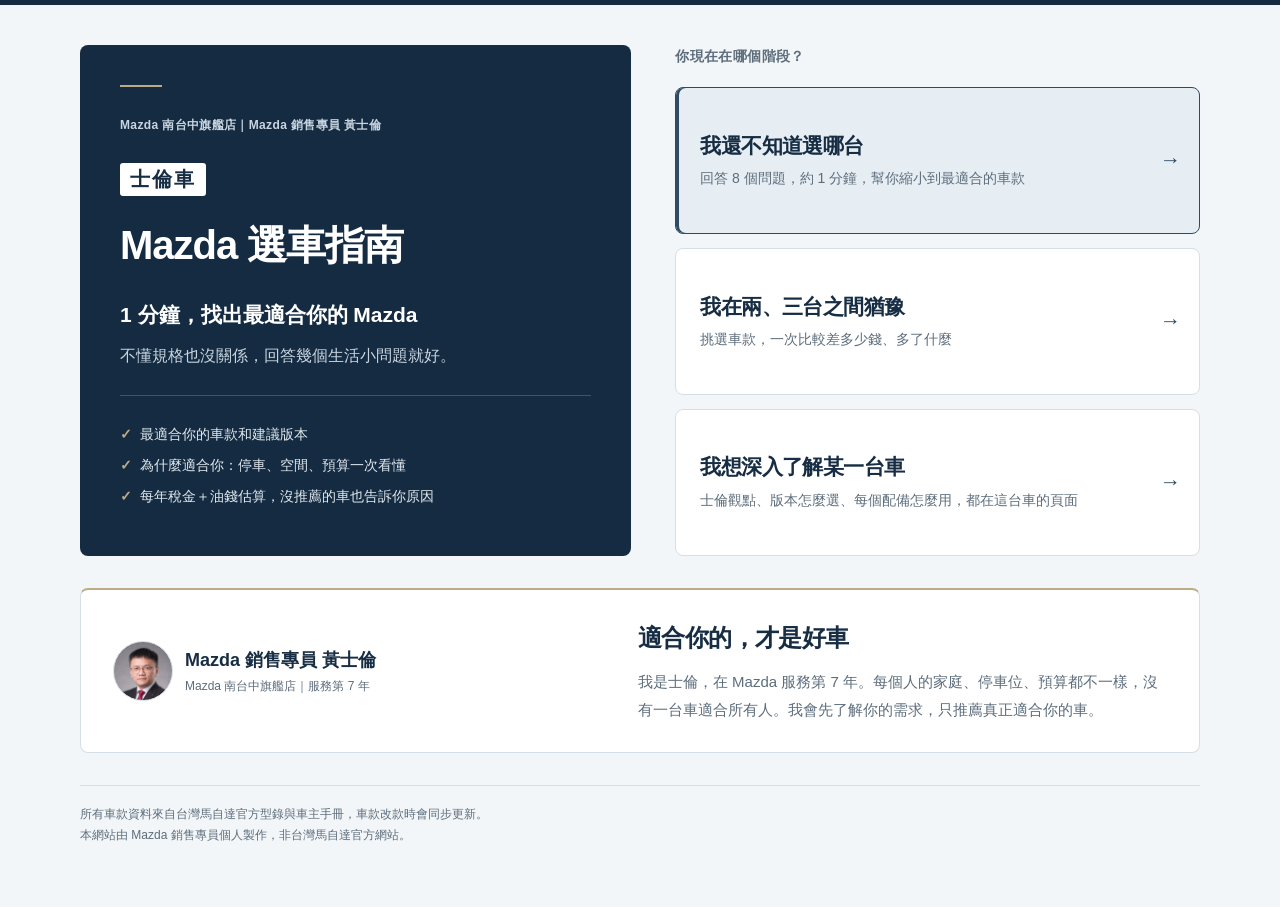
==== commit 701c4630: "美編上線：風格庫鉑藍顧問（Codex 版）、大頭照 B、名字不用紅色、比較入口文字 Co-Authored-By: Claude Opus 5.5 <noreply@anthropic.com>" ====
--- a/index.html
+++ b/index.html
@@ -18,7 +18,7 @@
   <link rel="icon" type="image/svg+xml" href="img/brand/logo.svg">
   <link rel="icon" type="image/png" sizes="32x32" href="img/brand/favicon-32.png">
   <link rel="apple-touch-icon" href="img/brand/apple-touch-icon.png">
-  <link rel="stylesheet" href="style.css?v=baf9e744">
+  <link rel="stylesheet" href="style.css?v=05206d28">
 </head>
 <body>
   <div class="app" id="app">
@@ -36,6 +36,7 @@
           <li>每年稅金＋油錢估算，沒推薦的車也告訴你原因</li>
         </ul>
       </header>
+      <div class="home-routes">
       <p class="question-label">你現在在哪個階段？</p>
       <button class="route" id="go-quiz">
         <span class="route-title">我還不知道選哪台</span>
@@ -44,7 +45,7 @@
       </button>
       <button class="route" id="go-compare" disabled>
         <span class="route-title">我在兩、三台之間猶豫</span>
-        <span class="route-desc">選兩台車，直接告訴你差多少錢、多了什麼</span>
+        <span class="route-desc">挑選車款，一次比較差多少錢、多了什麼</span>
         <span class="route-arrow" aria-hidden="true">→</span>
       </button>
       <button class="route" id="go-models" disabled>
@@ -52,6 +53,7 @@
         <span class="route-desc">士倫觀點、版本怎麼選、每個配備怎麼用，都在這台車的頁面</span>
         <span class="route-arrow" aria-hidden="true">→</span>
       </button>
+      </div>
       <section class="about" aria-labelledby="about-title">
         <div class="about-head">
           <div class="avatar" id="about-avatar" aria-hidden="true"></div>
--- a/style.css
+++ b/style.css
@@ -1,17 +1,19 @@
 :root {
-  --bg: #f5f3f0;
+  --bg: #f3f6f8;
   --card: #ffffff;
-  --ink: #1c1c1e;
-  --muted: #6b6b70;
-  --line: #e4e1dc;
+  --ink: #172d43;
+  --muted: #5d6d7c;
+  --line: #d5dfe6;
   --accent: #2f4a63;       /* 主色：按鈕、選取、進度、分頁（深藍＝冷靜、可信任） */
-  --accent-soft: #e8eef4;
+  --accent-soft: #e6eef4;
   --brand: #8e1b2c;        /* 點睛：只用在代表士倫本人的地方（品牌名、士倫觀點、士倫推薦） */
   --brand-soft: #f6e8ea;
   --warn-bg: #fff6e0;
   --warn-ink: #7a5300;
   --ok: #1f6f4a;
-  --radius: 14px;
+  --radius: 8px;
+  --navy-deep: #142b42;
+  --gold: #bdab86;
   --font: -apple-system, "PingFang TC", "Noto Sans TC", "Microsoft JhengHei", sans-serif;
 }
 
@@ -558,3 +560,367 @@
 
 .body-note p { margin: 0 0 4px; }
 .body-note ul { margin: 4px 0; padding-left: 18px; }
+
+/* =====================================================================
+   02 鉑藍顧問｜士倫車，2026-11-28
+   視覺層：深藍封面、鉑灰網格、清楚的資料欄位；保留全部內容與互動。
+   移回正式專案時：本檔＋index.html 的 home-routes 包裝一起帶回。
+   ===================================================================== */
+html { scroll-padding-top: 160px; }
+body { line-height: 1.7; }
+body::before { content: ""; display: block; height: 5px; background: var(--navy-deep); }
+button, a, summary, [role="button"] { min-height: 44px; touch-action: manipulation; }
+button { transition: background-color .16s, border-color .16s, box-shadow .16s; }
+button:focus-visible, a:focus-visible, summary:focus-visible, input:focus-visible {
+  outline: 3px solid #997d47; outline-offset: 4px;
+}
+button:disabled { cursor: default; }
+button:not(:disabled):active { filter: brightness(.95); }
+img { max-width: 100%; }
+.app { max-width: 760px; padding: 24px 20px calc(40px + env(safe-area-inset-bottom)); }
+.screen, .home-routes, .hero, .card, .next, .mp-sec, .two-col > *, .about > * { min-width: 0; }
+h1, h2, h3, .route-title { letter-spacing: -.025em; }
+h1, h2, h3, p, li, dd, dt, button, summary { overflow-wrap: break-word; }
+.eyebrow { font-size: 12px; letter-spacing: .1em; font-weight: 600; }
+.fineprint { font-size: 12px; line-height: 1.8; border-top: 1px solid var(--line); padding-top: 18px; margin-top: 28px; }
+
+/* 入口：把原版深藍封面的份量交給品牌與承諾，三條路線維持原閱讀順序。 */
+.hero { position: relative; padding: 28px 24px 22px; margin: 0 0 28px; background: var(--navy-deep); color: #fff; border-radius: 8px; }
+.hero::before { content: ""; display: block; width: 42px; height: 2px; margin-bottom: 22px; background: var(--gold); }
+.hero .eyebrow { color: #c9d5e0; font-size: 12px; letter-spacing: .03em; margin-bottom: 20px; }
+.hero h1 { font-size: clamp(28px, 7.5vw, 38px); line-height: 1.45; font-weight: 700; margin: 0 0 18px; }
+.hero .h1-brand { display: block; width: fit-content; background: #fff; color: var(--brand); padding: 2px 10px; border-radius: 3px; font-size: 18px; letter-spacing: .1em; margin-bottom: 14px; }
+.hero .h1-sep { display: none; }
+.hero .tagline { color: #fff; font-size: 18px; margin: 0 0 10px; line-height: 1.6; }
+.hero .lead { color: #c9d5e0; font-size: 14px; margin: 0 0 20px; }
+.hero .gets { border-top: 1px solid #405468; padding-top: 16px; margin: 0; color: #e0e8ee; font-size: 13px; }
+.hero .gets li { padding-left: 20px; margin: 7px 0; }
+.hero .gets li::before { color: var(--gold); }
+.question-label { font-size: 14px; color: var(--muted); margin-bottom: 12px; letter-spacing: .03em; }
+.route { border-width: 1px; padding: 22px 42px 22px 20px; margin-bottom: 12px; border-radius: 8px; }
+.route-title { font-size: 18px; line-height: 1.5; margin-bottom: 6px; }
+.route-desc { font-size: 14px; line-height: 1.7; }
+.route-arrow { right: 18px; font-size: 21px; }
+#go-quiz { border-color: var(--accent); background: var(--accent-soft); box-shadow: inset 3px 0 var(--accent); }
+.route:not(:disabled):hover { background: #e6eef4; border-color: var(--accent); box-shadow: 0 5px 20px #142b4209; }
+.about { background: #fff; padding: 24px; border-radius: 8px; border-top: 2px solid var(--gold); margin-top: 28px; }
+.avatar { width: 60px; height: 60px; border: 1px solid var(--line); }
+.about-name { color: var(--brand); font-size: 18px; }
+.about-role { font-size: 12px; line-height: 1.7; }
+.about-title { color: var(--ink); font-size: 22px; margin-top: 20px; }
+.about-text { color: var(--muted); font-size: 15px; line-height: 1.85; }
+
+/* 共通操作與問答：狀態維持深藍，警示維持琥珀。 */
+.brandbar { align-items: center; gap: 12px; min-height: 52px; margin: -8px 0 24px; border-bottom: 1px solid var(--line); font-size: 13px; padding: 0 0 12px; }
+.brandbar span { flex: none; font-size: 12px; color: var(--accent); }
+.topbar { margin-bottom: 28px; }
+.back { width: 44px; height: 44px; border-radius: 6px; color: var(--accent); }
+.topbar-title { font-size: 14px; color: var(--muted); }
+.progress { height: 4px; background: #dbe4eb; }
+.progress-bar { border-radius: 0; }
+.step { color: var(--accent); font-variant-numeric: tabular-nums; }
+.q-title { font-size: 26px; line-height: 1.5; margin: 6px 0 10px; }
+.q-sub { font-size: 15px; margin-bottom: 24px; }
+.option { padding: 17px 18px; border-radius: 6px; border-width: 1px; min-height: 64px; gap: 14px; }
+.option:hover { border-color: var(--accent); }
+.option[aria-pressed="true"] { box-shadow: inset 3px 0 var(--accent); }
+.option .mark { border-color: #8b9baa; }
+.opt-divider { margin: 18px 0 4px; font-size: 13px; border-top: 1px solid var(--line); padding-top: 16px; }
+.bottom { background: #f3f6f8f5; border-top: 1px solid var(--line); padding: 12px 20px calc(12px + env(safe-area-inset-bottom)); z-index: 10; }
+.bottom .primary { max-width: 720px; }
+.primary { border-radius: 6px; font-size: 16px; padding: 14px 16px; line-height: 1.6; min-height: 54px; }
+.primary:disabled { background: #dce3e9; color: #667787; }
+.primary:not(:disabled):hover { background: var(--navy-deep); }
+.primary.line { background: #06c755; color: #083b20; }
+.primary.line:hover { background: #08b94f; color: #083b20; }
+.ghost { border-radius: 6px; padding: 10px 16px; color: var(--accent); }
+.next-link, .more-link, .cmp-more { display: inline-flex; align-items: center; min-height: 44px; line-height: 1.65; text-align: left; padding: 8px 0; }
+
+/* 推薦：車款、判斷理由、補充資料分層；士倫聲音保留小面積酒紅。 */
+.result-head { border-bottom: 1px solid var(--line); padding: 4px 0 24px; margin-bottom: 20px; }
+.result-head h2 { font-size: 28px; line-height: 1.45; }
+.result-head .eyebrow { margin-bottom: 10px; }
+.cards { align-items: start; gap: 24px; margin: 24px 0 28px; }
+.card { border-radius: 8px; padding: 24px 20px; }
+.card.top { border: 1px solid var(--accent); border-top: 4px solid var(--accent); padding-top: 21px; }
+.badge { border-radius: 3px; font-size: 12px; padding: 4px 10px; letter-spacing: .03em; }
+.card .car { font-size: 32px; margin-top: 6px; }
+.trim { font-size: 14px; line-height: 1.7; }
+.price { font-size: 26px; font-variant-numeric: tabular-nums; }
+.price span { line-height: 1.7; }
+.sub { border-top: 1px solid var(--line); padding-top: 14px; color: var(--accent); letter-spacing: .04em; }
+.reasons li { margin-bottom: 9px; }
+.versus { background: var(--accent-soft); border-radius: 5px; padding: 14px; }
+.versus dl > div { grid-template-columns: 58px minmax(0,1fr); }
+.specs { border-radius: 5px; grid-template-columns: repeat(3,minmax(0,1fr)); }
+.specs div { background: #f3f6f8; padding: 12px 10px; }
+.specs dt { font-size: 12px; }
+.specs dd { font-variant-numeric: tabular-nums; }
+.voice { background: #f9f7f7; border-left-width: 2px; border-radius: 5px; padding: 16px; }
+.voice-q { font-size: 17px; }
+.voice-tag { border-radius: 3px; }
+.want-box { border-radius: 6px; padding: 18px; }
+.excluded { margin: 0 0 24px; border-radius: 6px; }
+.excluded summary, .card-more > summary, .voice-why summary, .eq-more summary, .faq summary { display: flex; align-items: center; min-height: 44px; padding: 10px 0; gap: 12px; }
+.excluded summary::after, .card-more > summary::after, .voice-why summary::after, .eq-more summary::after, .faq summary::after { content: "+"; margin-left: auto; color: var(--accent); font-size: 20px; flex: none; }
+.excluded[open] > summary::after, .card-more[open] > summary::after, .voice-why[open] > summary::after, .eq-more[open] > summary::after, .faq[open] > summary::after { content: "−"; }
+summary::-webkit-details-marker { display: none; }
+summary { list-style: none; }
+.extra-q { padding: 16px; background: #f5f8fa; border-radius: 5px; }
+.extra-opt { min-height: 44px; border-width: 1px; padding: 9px 12px; border-radius: 5px; }
+.next { border-radius: 8px; padding: 24px 20px; border-top: 3px solid var(--gold); margin-top: 40px; }
+.next h2 { font-size: 24px; margin-bottom: 22px; }
+.next-step { padding: 18px 0; }
+.next-h { font-size: 17px; margin-bottom: 8px; }
+.next-t { font-size: 15px; line-height: 1.85; margin-bottom: 18px; }
+.next-links { gap: 0 24px; }
+
+/* 比較：固定的深藍表頭與鉑灰資料格。維持原 JS 動態量測高度。 */
+.slot { border-radius: 8px; padding-top: 18px; }
+.slot-label { font-size: 17px; }
+.slot-x, .cmp-x, .tray-x, .modal-close { width: 44px; height: 44px; min-height: 44px; display: grid; place-items: center; }
+.slot-x { border-radius: 5px; background: var(--accent-soft); }
+.model-chip { background: #f5f8fa; border-width: 1px; border-radius: 5px; padding: 12px; width: 136px; }
+.model-chip img { height: 42px; }
+.model-chip span, .mc-cnt, .pop-pair span, .tray-car span { font-size: 12px; }
+.trim-card { border-width: 1px; border-radius: 5px; padding: 18px; }
+.tc-name { font-size: 15px; }
+.tc-price { font-size: 21px; }
+.body-switch { border-radius: 6px; background: #e3eaf0; }
+.body-switch button { min-height: 44px; border-radius: 4px; }
+.popular-list { gap: 12px; }
+.pop-pair { border-radius: 6px; padding: 16px 14px; }
+.pop-pair span { line-height: 1.7; }
+.tray-wrap > * { max-width: 1040px; }
+.tray-car { border-radius: 5px; padding: 12px 48px 12px 10px; min-height: 74px; align-items: flex-start; }
+.tray-car span { white-space: normal; overflow: visible; }
+.tray-car b { line-height: 1.5; }
+.tray-x { top: 2px; right: 2px; border-radius: 4px; background: transparent; }
+#slots { padding-bottom: 260px; }
+.cmp-head { border: 0; border-top: 2px solid var(--gold); background: var(--navy-deep); color: #fff; gap: 1px; padding: 16px 0 10px; border-radius: 6px 6px 0 0; }
+.cmp-car { padding: 0 12px; border-right: 1px solid #405468; }
+.cmp-car:last-child { border-right: 0; }
+.cmp-car b { color: #fff; font-size: 20px; padding-right: 30px; line-height: 1.4; }
+.cmp-car span { color: #d1dde7; font-size: 12px; line-height: 1.6; padding-right: 28px; }
+.cmp-car .cmp-price { color: #fff; margin-top: 6px; font-size: 15px; }
+.cmp-img { height: 64px; max-width: 230px; object-position: center; margin-bottom: 12px; }
+.cmp-x { top: -8px; right: 2px; background: transparent; color: #d1dde7; border-radius: 4px; }
+.cmp-more { color: #fff; font-size: 12px; text-decoration: underline; text-underline-offset: 5px; margin: 2px 0 0; }
+.cmp-add { border-color: #6a7f91; color: #fff; border-radius: 4px; margin: 0 12px; min-height: 80px; }
+.cmp-add b, .cmp-add span { color: #fff; }
+.cmp-summary { padding: 20px; border-radius: 6px; margin: 22px 0; }
+.cs dl > div { grid-template-columns: 80px minmax(0,1fr); padding: 12px 0; }
+.switch { min-height: 48px; padding: 4px 0; }
+.cmp-nav { margin: 0 -20px; padding: 10px 20px; gap: 8px; background: var(--bg); }
+.cmp-nav button { min-height: 44px; border-radius: 4px; font-size: 13px; padding: 10px 13px; }
+.cmp-nav button.here { background: var(--accent); border-color: var(--accent); }
+.cmp-sec { font-size: 18px; border-bottom: 2px solid var(--accent); padding: 16px 0 12px; margin: 24px 0 0; }
+.cmp-label { font-size: 13px; margin-bottom: 8px; }
+.cmp-row { padding: 14px 12px; }
+.cmp-row:nth-child(even) { background: #eaf0f5; }
+.cmp-vals { gap: 16px; font-size: 15px; line-height: 1.75; }
+.best-mark { font-size: 12px; border-radius: 3px; display: inline-block; }
+.cmp-vals .no { color: var(--muted); }
+.cmp-head.compact { border-top: 0; border-radius: 0; padding: 10px 0; }
+.cmp-head.compact .cmp-car b { padding-right: 0; font-size: 17px; }
+.cmp-head.compact .cmp-car span { padding-right: 0; }
+
+/* 車款：總覽用商品畫冊的幅面，其餘以清楚的閱讀欄位呈現。 */
+.model-grid { gap: 16px; }
+.model-card { border-width: 1px; border-radius: 6px; padding: 18px 14px; }
+.model-card img { margin: 8px 0 16px; }
+.model-card b { font-size: 20px; }
+.model-card .mc-price { font-size: 14px; }
+.mp-tabs { margin: -10px -20px 20px; padding: 10px 20px; gap: 8px; background: var(--bg); }
+.mp-tabs button { min-height: 48px; border-radius: 5px; font-size: 14px; }
+.mp-tabs button[data-tab="view"]:not(.on) { color: var(--brand); }
+.mp-hero { padding: 20px; background: #fff; border: 1px solid var(--line); border-top: 3px solid var(--gold); border-radius: 6px; }
+.mp-name { font-size: 42px; margin-top: 10px; }
+.mp-tagline { font-size: 18px; margin-top: 14px; line-height: 1.6; }
+.mp-price { font-size: 26px; margin-top: 20px; font-variant-numeric: tabular-nums; }
+.mp-hero .car-img.big { margin-top: 14px; }
+.badges li { border-radius: 4px; font-size: 12px; }
+.img-note { font-size: 12px; line-height: 1.7; color: var(--muted); }
+.swatches { gap: 12px; padding: 6px 0; }
+.swatch { width: 44px; height: 44px; min-height: 44px; border: 6px solid #fff; box-shadow: inset 0 0 0 1px #0003, 0 0 0 1px #ccd6df; }
+.swatch.on { box-shadow: inset 0 0 0 1px #0003, 0 0 0 2px var(--accent); }
+.swatch.on::after { left: 12px; top: 7px; width: 6px; height: 12px; border-width: 0 2px 2px 0; }
+.mp-guide { gap: 12px; margin-top: 20px; }
+.mp-guide button { border-radius: 6px; padding: 20px 36px 20px 18px; }
+.mp-guide button[data-go="view"] b { color: var(--brand); }
+.mp-guide button::after { content: none; }
+.mp-guide b { font-size: 17px; }
+.mp-guide span { font-size: 14px; line-height: 1.8; }
+.mp-sec { margin-top: 40px; }
+.mp-sec h2 { font-size: 23px; border-bottom: 1px solid var(--line); padding-bottom: 14px; margin-bottom: 20px; flex-wrap: wrap; }
+.mp-sec h2 .by { font-size: 12px; border-radius: 3px; }
+.fit-box, .ld { padding: 20px; border-radius: 6px; }
+.fit-box h3 { font-size: 17px; margin-bottom: 12px; }
+.fit-box ul { font-size: 15px; line-height: 1.9; }
+.ld.rec { border: 1px solid var(--line); border-left: 3px solid var(--brand); }
+.ld-head em { border-radius: 3px; }
+.ld-head b { line-height: 1.65; }
+.ld ul { line-height: 1.85; }
+.ld-why { padding: 14px; border-radius: 4px; }
+.faq { border-radius: 6px; padding: 6px 20px; }
+.faq summary { font-size: 16px; }
+.faq-a { padding-bottom: 16px; line-height: 1.85; }
+.life { border-radius: 6px; }
+.life div { padding: 16px; grid-template-columns: 88px minmax(0,1fr); }
+.life dt { font-size: 13px; }
+.life dd { font-size: 15px; line-height: 1.8; }
+.rival { border-radius: 6px; border-width: 1px; padding: 18px 32px 18px 16px; grid-template-columns: 88px minmax(0,1fr); }
+.rival img { width: 88px; }
+.rival span { line-height: 1.65; }
+.rival:not(:has(img)) { grid-template-columns: minmax(0,1fr); padding-right: 16px; }
+.rival i { position: static; grid-column: 1/-1; margin-top: 10px; font-size: 13px; color: var(--accent); }
+
+/* 配備：情境章節做深藍錨點，配備本身維持淺底閱讀。 */
+.eq { --navy: var(--accent); }
+.eq-bar { margin: 0 -20px; background: var(--bg); padding-top: 8px; }
+.eq-lbl { margin-left: 20px; margin-right: 20px; font-size: 12px; }
+.eq-chips { padding-left: 20px; padding-right: 20px; padding-bottom: 8px; }
+.eq-chip { border-radius: 5px; min-height: 44px; padding: 10px 14px; font-size: 14px; }
+.eq-trims .eq-chip { border-radius: 5px; padding: 8px 14px; }
+.eq-chip small { font-size: 12px; line-height: 1.5; opacity: 1; }
+.eq-hint { line-height: 1.85; padding: 10px 0; font-size: 14px; }
+.eq-band { margin: 0; border-radius: 5px; background: var(--navy-deep); padding: 14px 16px; align-items: center; font-size: 18px; }
+.eq-band em { background: #3e5267; border-radius: 3px; font-size: 12px; flex: none; }
+.eq-band i { font-size: 12px; flex: none; }
+.eq-scene { margin-top: 32px; }
+.eq-hook { margin: 16px 0; font-size: 15px; }
+.eq-sec { color: var(--muted); font-size: 12px; letter-spacing: .06em; margin-top: 20px; }
+.eq-card { box-shadow: none; border: 1px solid var(--line); border-radius: 6px; padding: 20px; margin-top: 12px; }
+.eq-t { font-size: 19px; }
+.eq-tag { font-size: 12px; border-radius: 3px; padding: 3px 8px; }
+.eq-d { color: #354b5e; line-height: 1.85; margin: 12px 0; }
+.eq-ver { border-color: var(--line); padding-top: 12px; line-height: 1.8; }
+.eq-line { border: 1px solid var(--line); border-radius: 5px; padding: 6px 18px; margin-top: 10px; }
+.eq-line > summary { min-height: 44px; align-items: center; line-height: 1.65; padding: 10px 0; }
+.eq-end { border-top: 1px solid var(--line); font-size: 12px; padding: 16px 0; }
+.eq-sys { border: 1px solid var(--line); border-radius: 6px; padding: 24px; }
+.eq-sys ul { line-height: 1.9; }
+
+/* LINE QR 視窗：只改呈現，不改產生網址、複製或傳送流程。 */
+.modal { background: #142b4280; padding: 16px; }
+.modal-box { border-radius: 8px; max-width: 420px; padding: 60px 24px 24px; border-top: 3px solid var(--gold); max-height: calc(100dvh - 32px); overflow-y: auto; }
+.modal-close { top: 8px; right: 8px; border-radius: 5px; background: var(--accent-soft); }
+.modal-box h3 { font-size: 22px; line-height: 1.5; margin-bottom: 16px; }
+.modal-text { line-height: 1.8; }
+.qr { width: min(260px,100%); height: auto; aspect-ratio: 1; }
+
+@media (min-width: 900px) {
+  .app, .app:has(#result:not([hidden])), .app:has(#compare-view:not([hidden])),
+  .app:has(#model:not([hidden])), .app:has(#models:not([hidden])),
+  .app:has(#compare-pick:not([hidden])) { max-width: 1200px; padding: 40px 40px 60px; }
+  #home:not([hidden]) { display: grid; grid-template-columns: 1.05fr 1fr; gap: 32px 44px; align-items: stretch; }
+  #home .hero { margin: 0; padding: 40px; }
+  #home .hero::before { margin-bottom: 28px; }
+  #home .hero .eyebrow { margin-bottom: 28px; }
+  #home .hero h1 { font-size: 40px; margin-bottom: 24px; }
+  #home .hero .h1-brand { font-size: 20px; margin-bottom: 20px; }
+  #home .hero .tagline { font-size: 21px; }
+  #home .hero .lead { font-size: 16px; margin-bottom: 26px; }
+  #home .hero .gets { font-size: 14px; padding-top: 20px; }
+  .home-routes { display: flex; flex-direction: column; }
+  .home-routes .question-label { margin: 0 0 18px; }
+  .home-routes .route { flex: 1; margin-bottom: 14px; padding: 24px 48px 24px 24px; }
+  .home-routes .route:last-child { margin-bottom: 0; }
+  .home-routes .route-title { font-size: 21px; }
+  #home .about { grid-column: 1/-1; display: grid; grid-template-columns: 1fr 1.1fr; gap: 4px 44px; margin: 0; padding: 28px 32px; }
+  #home .about-head { grid-row: 1/3; }
+  #home .about-title { margin: 0 0 6px; font-size: 24px; }
+  #home .about-text { font-size: 15px; }
+  #home .fineprint { grid-column: 1/-1; margin: 0; }
+  .app:has(#quiz:not([hidden])) { max-width: 800px; padding-top: 40px; }
+  .q-title { font-size: 32px; }
+  .options { grid-template-columns: 1fr 1fr; gap: 14px; }
+  .opt-divider { grid-column: 1/-1; }
+  #result:not([hidden]) { max-width: none; }
+  .result-head h2 { font-size: 36px; }
+  .cards { grid-template-columns: repeat(2,minmax(0,1fr)); }
+  .card { padding: 28px; }
+  .card.top { padding-top: 25px; }
+  .next { padding: 32px; }
+  .next .primary.line { width: auto; min-width: 320px; }
+  .next-step:not(.main) { display: grid; grid-template-columns: 240px minmax(0,1fr); align-items: center; gap: 20px; }
+  .next-step:not(.main) .next-h { margin: 0; }
+  .cmp-img { height: 100px; margin: 0 auto 12px; }
+  .cmp-car { padding: 0; }
+  .cmp-car b { font-size: 26px; }
+  .cmp-car span { font-size: 14px; }
+  .cmp-car .cmp-price { font-size: 19px; }
+  .cmp-more { font-size: 14px; }
+  .cmp-head { padding: 24px 24px 14px 224px; gap: 16px; }
+  .cmp-head:has(.cmp-add) { grid-template-columns: repeat(2,minmax(0,1fr)); }
+  .cmp-head .cmp-add { position: absolute; left: 24px; top: 24px; bottom: 14px; width: 160px; margin: 0; }
+  .cmp-head.compact { padding: 10px 24px 10px 224px; }
+  .cmp-x { top: -10px; right: 10px; }
+  .cmp-nav { margin: 0; padding: 12px 0; flex-wrap: wrap; }
+  .cmp-row { display: grid; grid-template-columns: 180px minmax(0,1fr); align-items: start; gap: 20px; padding: 18px 24px; }
+  .cmp-label { margin: 0; font-size: 14px; }
+  .cmp-vals { font-size: 16px; }
+  .cmp-summary { padding: 28px; }
+  .cs dl > div { grid-template-columns: 120px minmax(0,1fr); }
+  .slots { grid-template-columns: 1fr; }
+  .swipe.models .model-chip { width: calc(16.666% - 9px); }
+  .swipe.trims { flex-direction: row; flex-wrap: wrap; }
+  .swipe.trims .trim-card { width: calc(33.333% - 7px); }
+  .mp-tabs { margin: -8px 0 24px; padding: 12px 0; }
+  .mp-tabs button { flex: 0 1 180px; }
+  .mp-hero { display: grid; grid-template-columns: minmax(0,.9fr) minmax(0,1.1fr); gap: 0 40px; padding: 36px; align-items: start; }
+  .mp-hero > * { grid-column: 1; }
+  .mp-hero .color-viewer { grid-column: 2; grid-row: 1/span 6; align-self: center; margin: 0; }
+  .mp-hero .car-img.big { max-width: 100%; }
+  .mp-name { font-size: 56px; }
+  .mp-tagline { font-size: 21px; }
+  .mp-guide { grid-template-columns: repeat(2,minmax(0,1fr)); }
+  .mp-sec { margin-top: 48px; }
+  .mp-sec h2 { font-size: 26px; }
+  .ladder { grid-template-columns: repeat(2,minmax(0,1fr)); align-items: start; gap: 16px; }
+  .two-col { gap: 20px; }
+  .life div { grid-template-columns: 110px minmax(0,1fr); }
+  .eq-bar { margin: 0; padding: 10px 0; }
+  .eq-lbl { margin-left: 0; }
+  .eq-chips { padding-left: 0; padding-right: 0; }
+  .eq-nav { flex-wrap: wrap; gap: 8px; }
+  .eq-nav .eq-chip { font-size: 13px; padding: 10px 12px; }
+  .eq-scene { max-width: 900px; margin: 40px auto 0; }
+  .eq-hint, .eq-sys { max-width: 900px; margin-left: auto; margin-right: auto; }
+  .eq-band { padding: 18px 24px; font-size: 22px; }
+  .eq-card { padding: 28px; }
+  .eq-line { padding-left: 28px; padding-right: 28px; }
+  .eq-t { font-size: 21px; }
+}
+@media (max-width: 600px) {
+  .tray-car { display: grid; grid-template-columns: minmax(0,1fr) 44px; padding: 10px; gap: 8px; }
+  .tray-img { grid-column: 1; grid-row: 1; width: 64px; height: 40px; align-self: center; }
+  .tray-car > div { grid-column: 1/-1; grid-row: 2; width: 100%; overflow-wrap: anywhere; }
+  .tray-x { position: static; grid-column: 2; grid-row: 1; }
+  #slots { padding-bottom: 320px; }
+}
+@media (max-width: 374px) {
+  .app { padding-left: 16px; padding-right: 16px; }
+  .hero { padding: 24px 20px 20px; }
+  .hero h1 { font-size: 27px; }
+  .hero .tagline { font-size: 17px; }
+  .cmp-car { padding: 0 10px; }
+  .cmp-car b { font-size: 18px; }
+  .cmp-car .cmp-price { font-size: 14px; }
+  .next { padding: 22px 16px; }
+  .eq-band { gap: 8px; padding: 14px 12px; font-size: 16px; }
+  .cmp-nav, .mp-tabs, .eq-bar { margin-left: -16px; margin-right: -16px; }
+  .mp-hero { padding: 18px; }
+}
+@media (prefers-reduced-motion: reduce) {
+  *, *::before, *::after { scroll-behavior: auto !important; transition: none !important; animation: none !important; }
+}
+
+/* 士倫 2026-11-28：自我介紹用大頭照（取代「倫」字）。正式網站路徑是 img/…，預覽頁是 ../../img/… */
+.avatar { background: url(img/brand/headshot.jpg) center/cover no-repeat; color: transparent !important; font-size: 0; }
+
+/* 士倫 2026-11-28：名字不用紅色寫（習俗）。有「士倫」「黃士倫」的文字一律改深藍；
+   酒紅只留在線條、邊框、色塊（例如「士倫怎麼說」左邊的線）。 */
+.about-name, .h1-brand, .hero .h1-brand, .brandbar, .voice-head b, .mp-sec h2 .by, .rec-color,
+.mp-tabs button[data-tab="view"]:not(.on), .mp-guide button[data-go="view"] b { color: var(--ink, #1e3044) !important; }
+.mp-sec h2 .by { background: var(--accent-soft, #e6edf4); }
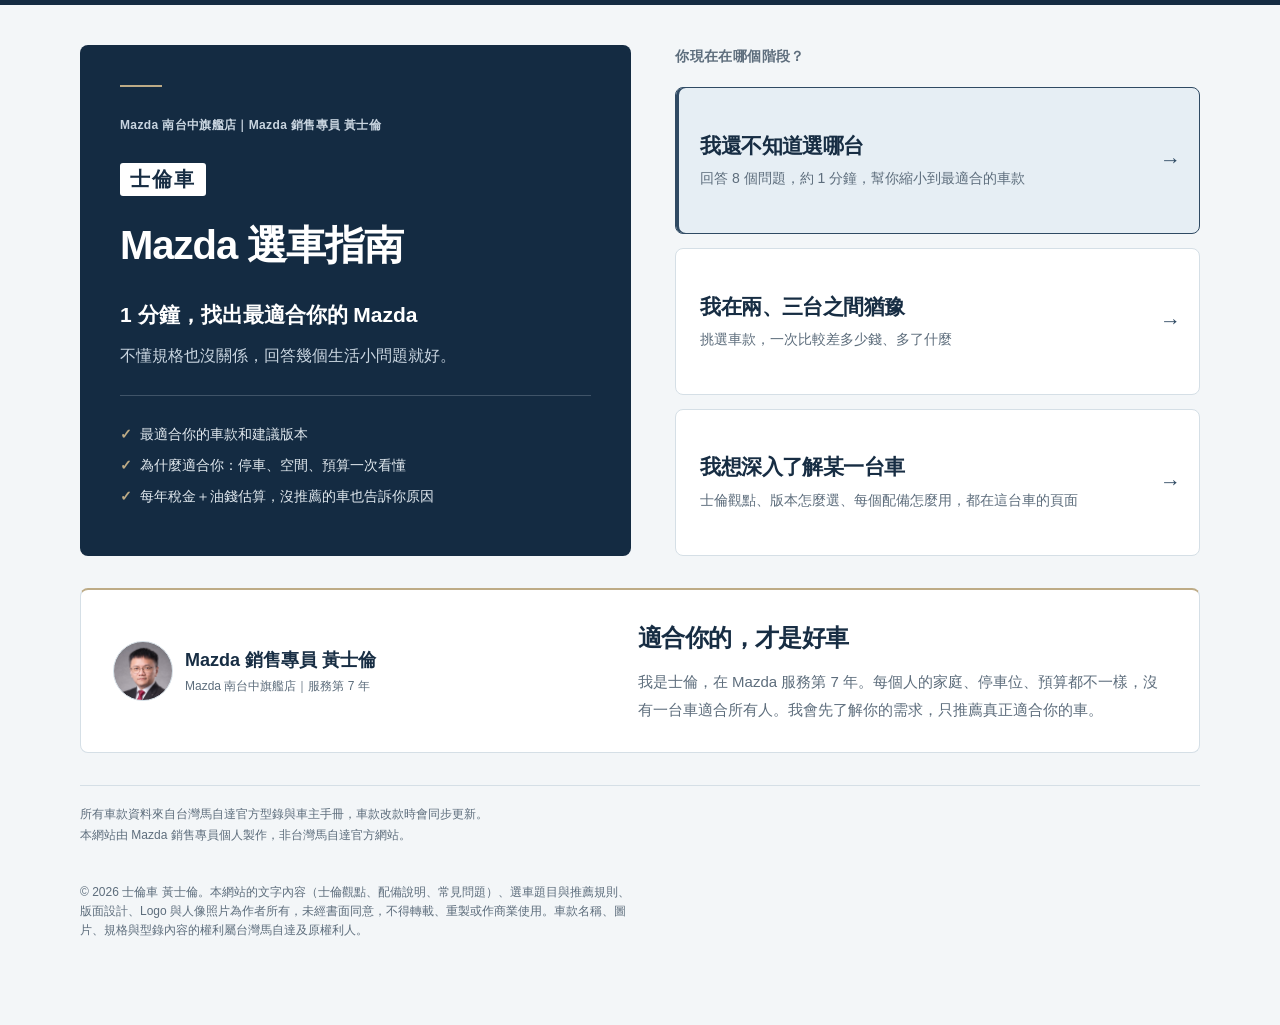
==== commit dc902fcb: "防抄襲：著作權聲明、作者標頭、資料著作權欄位 Co-Authored-By: Claude Opus 5.5 <noreply@anthropic.com>" ====
--- a/index.html
+++ b/index.html
@@ -2,6 +2,9 @@
 <html lang="zh-Hant-TW">
 <head>
   <meta charset="utf-8">
+  <!-- © 2026 士倫車 黃士倫（Mazda 南台中旗艦店 銷售專員）。本網站文字、選車題目與推薦規則、版面設計為作者所有，未經書面同意不得轉載、重製或商業使用。 -->
+  <meta name="author" content="黃士倫｜士倫車">
+  <meta name="copyright" content="© 2026 士倫車 黃士倫">
   <meta name="viewport" content="width=device-width, initial-scale=1, viewport-fit=cover">
   <title>士倫車｜Mazda 選車指南｜1 分鐘，找出最適合你的 Mazda</title>
   <meta name="description" content="回答幾個生活小問題，幫你從 Mazda 全車系中找出最適合的車款和版本。">
@@ -18,7 +21,7 @@
   <link rel="icon" type="image/svg+xml" href="img/brand/logo.svg">
   <link rel="icon" type="image/png" sizes="32x32" href="img/brand/favicon-32.png">
   <link rel="apple-touch-icon" href="img/brand/apple-touch-icon.png">
-  <link rel="stylesheet" href="style.css?v=05206d28">
+  <link rel="stylesheet" href="style.css?v=20343c51">
 </head>
 <body>
   <div class="app" id="app">
@@ -227,9 +230,9 @@
   <div class="toast" id="toast" hidden></div>
 
   <script src="vendor/qrcode.js?v=6e6189e2"></script>
-  <script src="config.js?v=4af92c96"></script>
+  <script src="config.js?v=2294ed8d"></script>
   <script src="engine.js?v=ac8456b9"></script>
-  <script src="app.js?v=e14735d1"></script>
+  <script src="app.js?v=b1fd6ab7"></script>
   <script src="compare.js?v=4beb890b"></script>
   <script src="equip.js?v=c4e85f7e"></script>
   <script src="model.js?v=2d73c110"></script>
--- a/style.css
+++ b/style.css
@@ -924,3 +924,6 @@
 .about-name, .h1-brand, .hero .h1-brand, .brandbar, .voice-head b, .mp-sec h2 .by, .rec-color,
 .mp-tabs button[data-tab="view"]:not(.on), .mp-guide button[data-go="view"] b { color: var(--ink, #1e3044) !important; }
 .mp-sec h2 .by { background: var(--accent-soft, #e6edf4); }
+
+/* 著作權聲明（2026-11-28） */
+.copyright { margin: 4px 0 24px; font-size: 12px; line-height: 1.6; color: var(--muted); }
